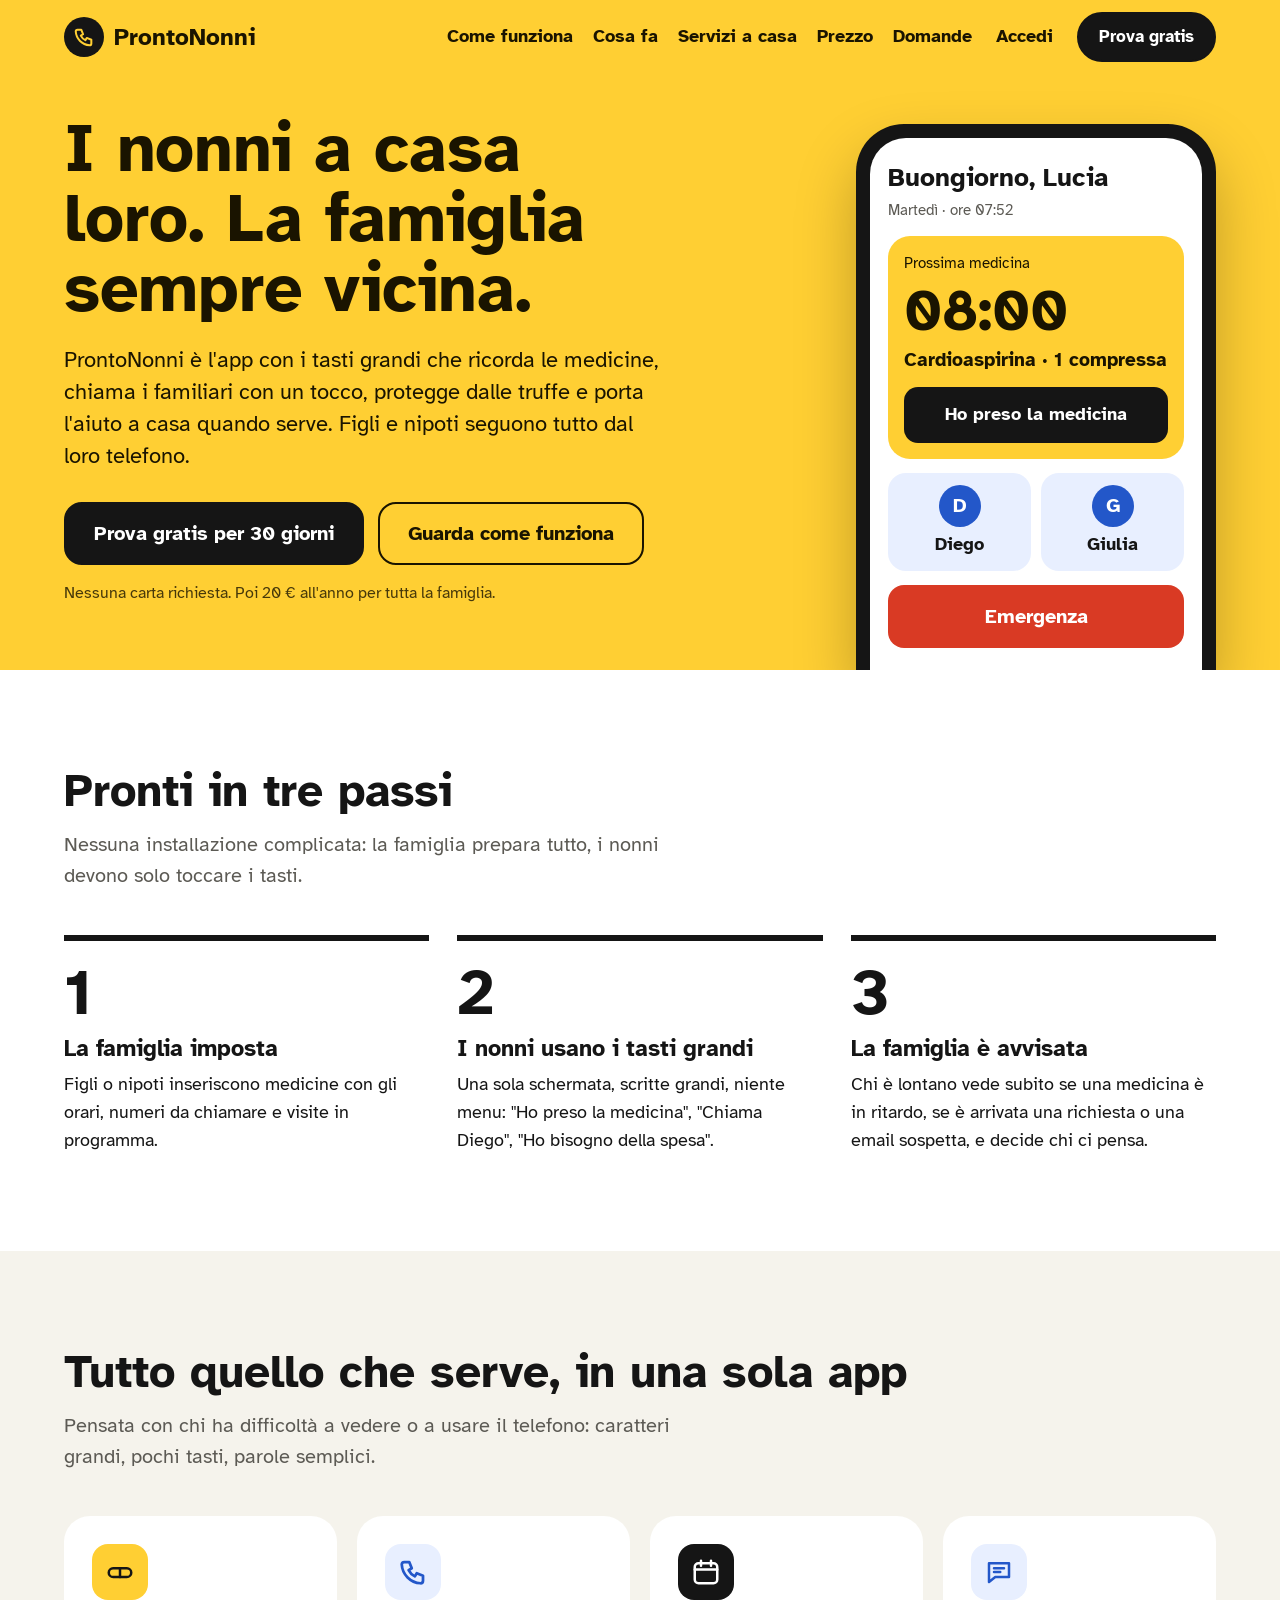
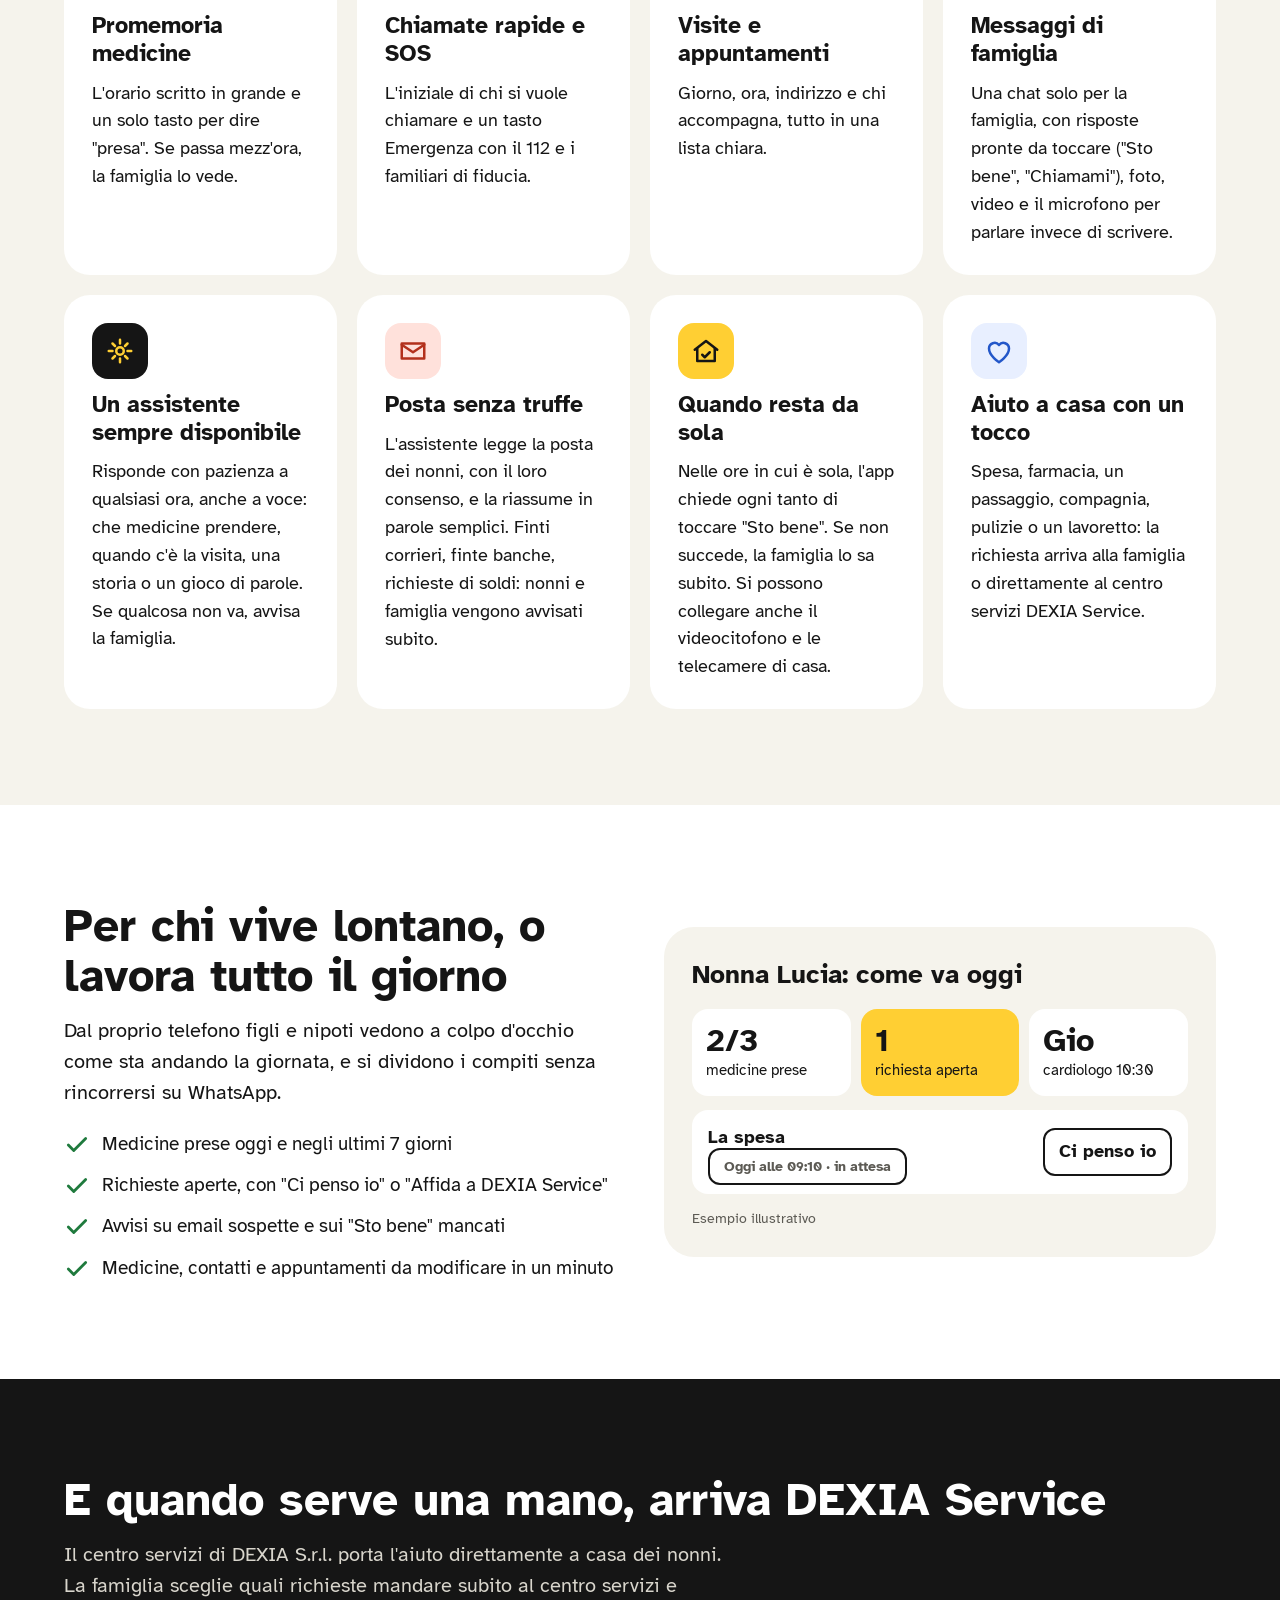
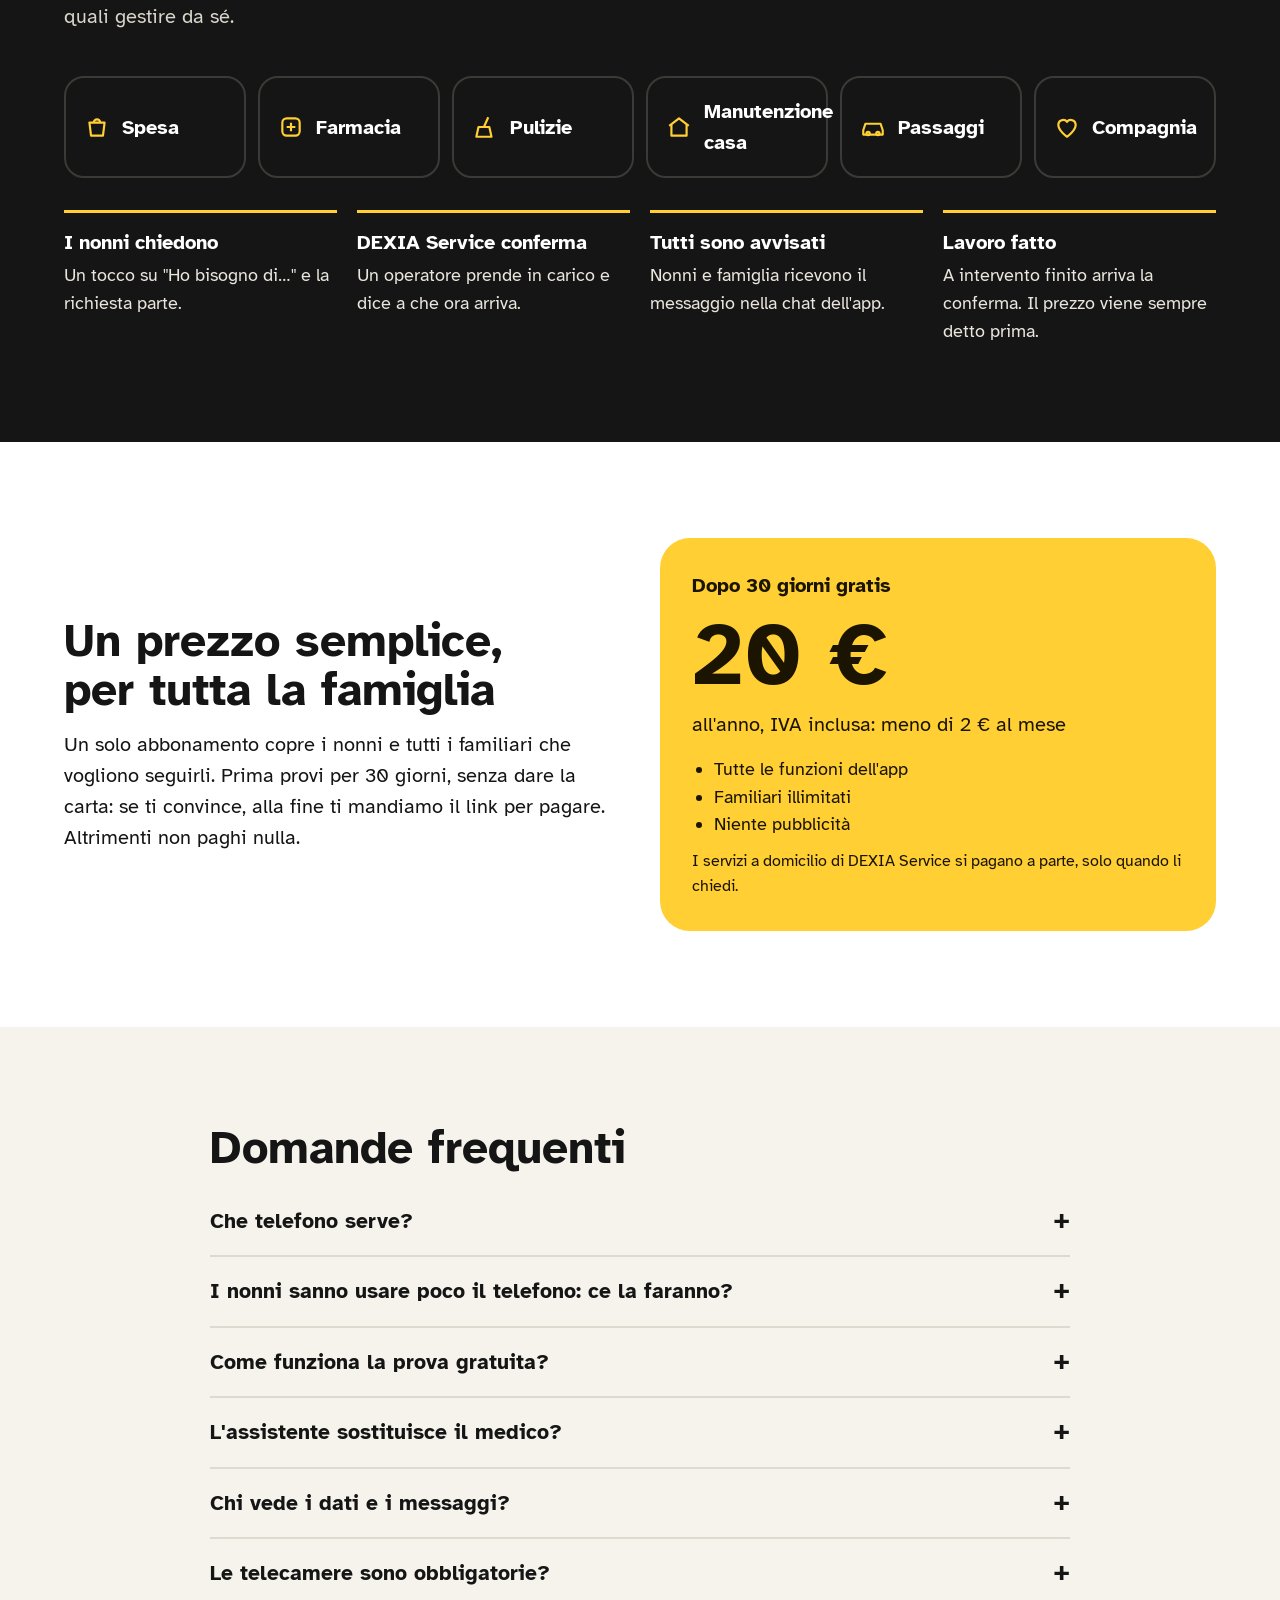
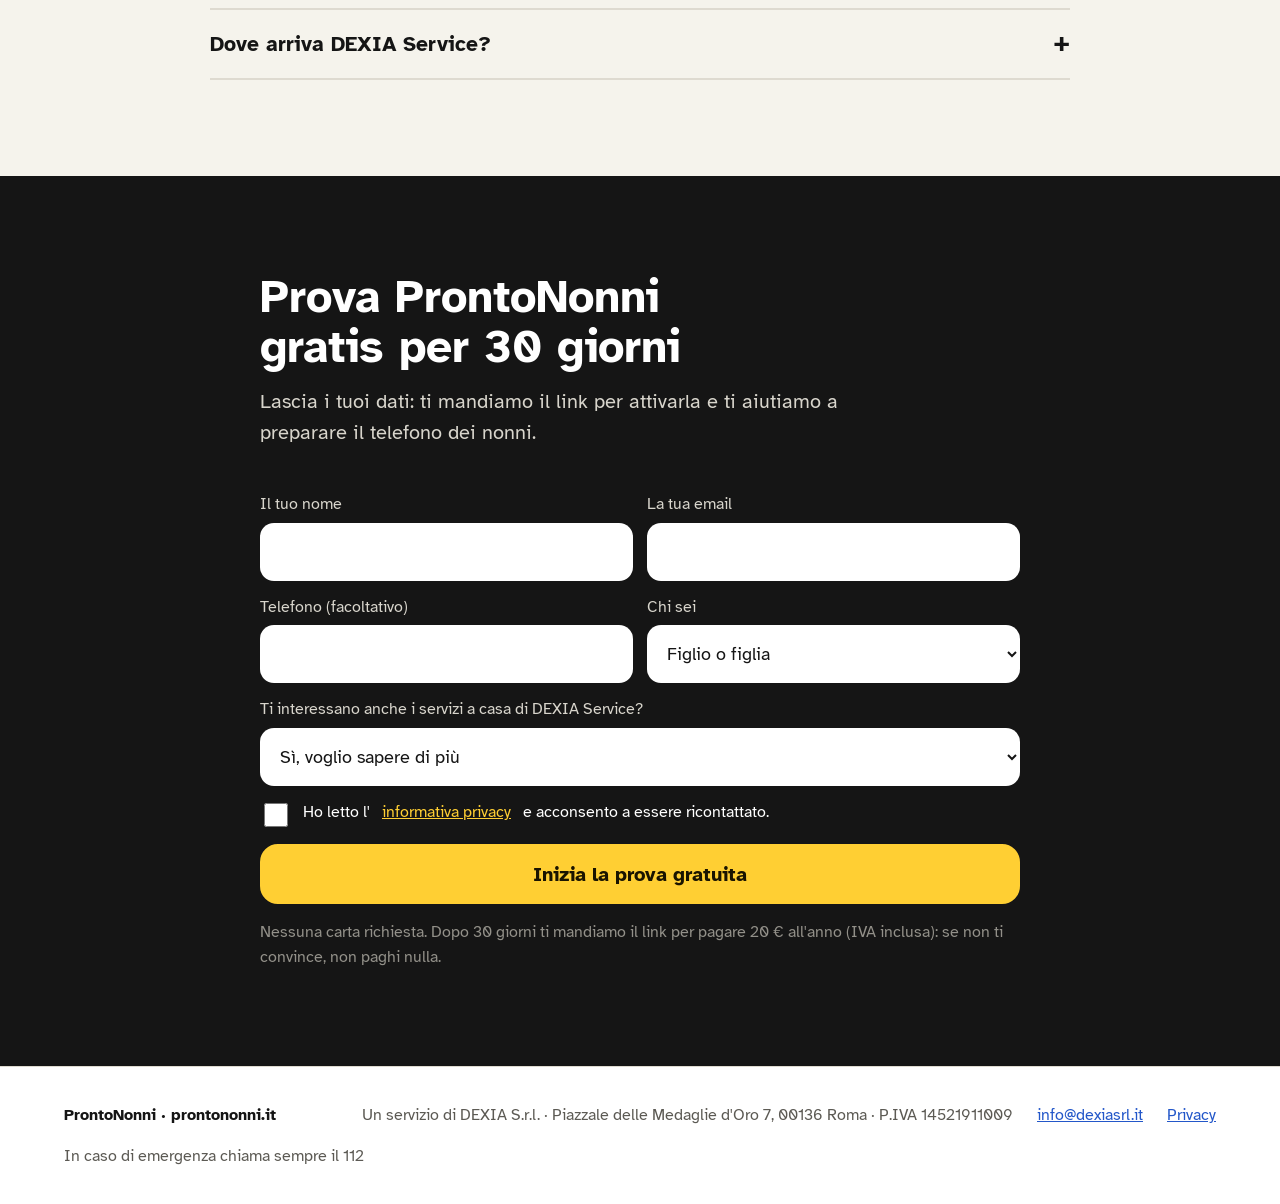
==== public/index.html @ 65179c52 "Sito e app ProntoNonni, schema database Co-Authored-By: Claude Opus 5.5 <noreply@anthropic.com> Clau" ====
<!DOCTYPE html>
<html lang="it">
<head>
<meta charset="utf-8">
<meta name="viewport" content="width=device-width,initial-scale=1">
<title>ProntoNonni – I nonni a casa loro, la famiglia sempre vicina</title>
<meta name="description" content="L'app con i tasti grandi per i nonni: promemoria medicine, chiamate e SOS, messaggi di famiglia, assistente, controllo antitruffa della posta e servizi a domicilio con DEXIA Service. 30 giorni gratis, poi 20 € all'anno.">
<meta property="og:title" content="ProntoNonni">
<meta property="og:description" content="I nonni a casa loro. La famiglia sempre vicina. 30 giorni gratis, poi 20 € all'anno.">
<meta property="og:url" content="https://prontononni.it/">
<meta name="theme-color" content="#ffcf33">
<link rel="icon" href="favicon.svg" type="image/svg+xml">
<link rel="preconnect" href="https://fonts.googleapis.com">
<link rel="preconnect" href="https://fonts.gstatic.com" crossorigin>
<link href="https://fonts.googleapis.com/css2?family=Atkinson+Hyperlegible:wght@400;700&display=swap" rel="stylesheet">
<link rel="stylesheet" href="style.css">
</head>
<body>
<svg width="0" height="0" style="position:absolute" aria-hidden="true">
  <symbol id="i-phone" viewBox="0 0 24 24"><path d="M5 4h4l2 5-2.5 1.5a11 11 0 0 0 5 5L15 13l5 2v4a2 2 0 0 1-2 2A16 16 0 0 1 3 6a2 2 0 0 1 2-2" fill="none" stroke="currentColor" stroke-width="2.2" stroke-linecap="round" stroke-linejoin="round"/></symbol>
  <symbol id="i-check" viewBox="0 0 24 24"><path d="M4 12l5 5L20 6" fill="none" stroke="currentColor" stroke-width="2.6" stroke-linecap="round" stroke-linejoin="round"/></symbol>
</svg>

<header class="top">
  <div class="wrap">
    <a class="logo" href="#top"><i><svg width="22" height="22"><use href="#i-phone"/></svg></i>ProntoNonni</a>
    <nav class="nav" aria-label="Sezioni">
      <a href="#come">Come funziona</a>
      <a href="#funzioni">Cosa fa</a>
      <a href="#servizi">Servizi a casa</a>
      <a href="#prezzo">Prezzo</a>
      <a href="#domande">Domande</a>
    </nav>
    <a href="/app/" style="color:var(--sunink);font-weight:700;text-decoration:none;padding:10px 4px">Accedi</a>
    <a class="btn" href="#iscriviti">Prova gratis</a>
  </div>
</header>

<main id="top">
<section class="hero">
  <div class="wrap">
    <div class="txt">
      <h1>I nonni a casa loro. La famiglia sempre vicina.</h1>
      <p class="lead">ProntoNonni è l'app con i tasti grandi che ricorda le medicine, chiama i familiari con un tocco, protegge dalle truffe e porta l'aiuto a casa quando serve. Figli e nipoti seguono tutto dal loro telefono.</p>
      <div class="ctas">
        <a class="btn" href="#iscriviti">Prova gratis per 30 giorni</a>
        <a class="btn ghost" href="#come">Guarda come funziona</a>
      </div>
      <p class="small">Nessuna carta richiesta. Poi 20 € all'anno per tutta la famiglia.</p>
    </div>
    <div class="phone" role="img" aria-label="Schermata dell'app: prossima medicina alle 8:00 con il pulsante Ho preso la medicina, i tasti per chiamare e il tasto Emergenza">
      <div class="screen">
        <div class="hi">Buongiorno, Lucia</div>
        <div class="dt">Martedì · ore 07:52</div>
        <div class="card">
          <div style="font-size:15px">Prossima medicina</div>
          <div class="t">08:00</div>
          <div class="m">Cardioaspirina · 1 compressa</div>
          <div class="b">Ho preso la medicina</div>
        </div>
        <div class="calls"><div><span>D</span>Diego</div><div><span>G</span>Giulia</div></div>
        <div class="sos">Emergenza</div>
      </div>
    </div>
  </div>
</section>

<section class="band" id="come">
  <div class="wrap">
    <h2>Pronti in tre passi</h2>
    <p class="intro">Nessuna installazione complicata: la famiglia prepara tutto, i nonni devono solo toccare i tasti.</p>
    <div class="steps">
      <div><b>1</b><h3>La famiglia imposta</h3><p>Figli o nipoti inseriscono medicine con gli orari, numeri da chiamare e visite in programma.</p></div>
      <div><b>2</b><h3>I nonni usano i tasti grandi</h3><p>Una sola schermata, scritte grandi, niente menu: "Ho preso la medicina", "Chiama Diego", "Ho bisogno della spesa".</p></div>
      <div><b>3</b><h3>La famiglia è avvisata</h3><p>Chi è lontano vede subito se una medicina è in ritardo, se è arrivata una richiesta o una email sospetta, e decide chi ci pensa.</p></div>
    </div>
  </div>
</section>

<section class="band soft" id="funzioni">
  <div class="wrap">
    <h2>Tutto quello che serve, in una sola app</h2>
    <p class="intro">Pensata con chi ha difficoltà a vedere o a usare il telefono: caratteri grandi, pochi tasti, parole semplici.</p>
    <div class="feats">
      <article class="feat"><span class="ic" style="background:var(--sun)"><svg viewBox="0 0 24 24" fill="none" stroke="#151515" stroke-width="2" stroke-linecap="round"><rect x="3" y="9" width="18" height="7" rx="3.5"/><path d="M12 9v7"/></svg></span><h3>Promemoria medicine</h3><p>L'orario scritto in grande e un solo tasto per dire "presa". Se passa mezz'ora, la famiglia lo vede.</p></article>
      <article class="feat"><span class="ic" style="background:var(--skybg);color:var(--sky)"><svg><use href="#i-phone"/></svg></span><h3>Chiamate rapide e SOS</h3><p>L'iniziale di chi si vuole chiamare e un tasto Emergenza con il 112 e i familiari di fiducia.</p></article>
      <article class="feat"><span class="ic" style="background:var(--ink)"><svg viewBox="0 0 24 24" fill="none" stroke="#fff" stroke-width="2" stroke-linecap="round" stroke-linejoin="round"><rect x="3" y="5" width="18" height="16" rx="3"/><path d="M3 10h18M8 3v4M16 3v4"/></svg></span><h3>Visite e appuntamenti</h3><p>Giorno, ora, indirizzo e chi accompagna, tutto in una lista chiara.</p></article>
      <article class="feat"><span class="ic" style="background:var(--skybg)"><svg viewBox="0 0 24 24" fill="none" stroke="#2357c9" stroke-width="2" stroke-linecap="round" stroke-linejoin="round"><path d="M4 5h16v11H9l-5 4z"/><path d="M8 9h8M8 12h5"/></svg></span><h3>Messaggi di famiglia</h3><p>Una chat solo per la famiglia, con risposte pronte da toccare ("Sto bene", "Chiamami"), foto, video e il microfono per parlare invece di scrivere.</p></article>
      <article class="feat"><span class="ic" style="background:var(--ink)"><svg viewBox="0 0 24 24" fill="none" stroke="#ffcf33" stroke-width="2" stroke-linecap="round"><path d="M12 3v3M12 18v3M3 12h3M18 12h3M6 6l2 2M16 16l2 2M6 18l2-2M16 8l2-2"/><circle cx="12" cy="12" r="3"/></svg></span><h3>Un assistente sempre disponibile</h3><p>Risponde con pazienza a qualsiasi ora, anche a voce: che medicine prendere, quando c'è la visita, una storia o un gioco di parole. Se qualcosa non va, avvisa la famiglia.</p></article>
      <article class="feat"><span class="ic" style="background:#ffe1db"><svg viewBox="0 0 24 24" fill="none" stroke="#b3301c" stroke-width="2" stroke-linecap="round" stroke-linejoin="round"><path d="M3 6h18v12H3z"/><path d="M3 7l9 6 9-6"/></svg></span><h3>Posta senza truffe</h3><p>L'assistente legge la posta dei nonni, con il loro consenso, e la riassume in parole semplici. Finti corrieri, finte banche, richieste di soldi: nonni e famiglia vengono avvisati subito.</p></article>
      <article class="feat"><span class="ic" style="background:var(--sun)"><svg viewBox="0 0 24 24" fill="none" stroke="#151515" stroke-width="2" stroke-linecap="round" stroke-linejoin="round"><path d="M3 11l9-7 9 7"/><path d="M5 10v10h14V10"/><path d="M9 15l2 2 4-4"/></svg></span><h3>Quando resta da sola</h3><p>Nelle ore in cui è sola, l'app chiede ogni tanto di toccare "Sto bene". Se non succede, la famiglia lo sa subito. Si possono collegare anche il videocitofono e le telecamere di casa.</p></article>
      <article class="feat"><span class="ic" style="background:var(--skybg)"><svg viewBox="0 0 24 24" fill="none" stroke="#2357c9" stroke-width="2" stroke-linecap="round" stroke-linejoin="round"><path d="M12 21s-8-5.3-8-11a4.5 4.5 0 0 1 8-2.8A4.5 4.5 0 0 1 20 10c0 5.7-8 11-8 11z"/></svg></span><h3>Aiuto a casa con un tocco</h3><p>Spesa, farmacia, un passaggio, compagnia, pulizie o un lavoretto: la richiesta arriva alla famiglia o direttamente al centro servizi DEXIA Service.</p></article>
    </div>
  </div>
</section>

<section class="band">
  <div class="wrap split">
    <div>
      <h2>Per chi vive lontano, o lavora tutto il giorno</h2>
      <p style="font-size:20px;margin:0 0 22px">Dal proprio telefono figli e nipoti vedono a colpo d'occhio come sta andando la giornata, e si dividono i compiti senza rincorrersi su WhatsApp.</p>
      <ul class="checks">
        <li><svg width="26" height="26" style="color:var(--ok)"><use href="#i-check"/></svg>Medicine prese oggi e negli ultimi 7 giorni</li>
        <li><svg width="26" height="26" style="color:var(--ok)"><use href="#i-check"/></svg>Richieste aperte, con "Ci penso io" o "Affida a DEXIA Service"</li>
        <li><svg width="26" height="26" style="color:var(--ok)"><use href="#i-check"/></svg>Avvisi su email sospette e sui "Sto bene" mancati</li>
        <li><svg width="26" height="26" style="color:var(--ok)"><use href="#i-check"/></svg>Medicine, contatti e appuntamenti da modificare in un minuto</li>
      </ul>
    </div>
    <div class="panel" role="img" aria-label="Esempio della schermata famiglia: 2 medicine su 3 prese, 1 richiesta aperta, visita dal cardiologo giovedì">
      <div class="t">Nonna Lucia: come va oggi</div>
      <div class="stats"><div><b>2/3</b>medicine prese</div><div class="y"><b>1</b>richiesta aperta</div><div><b>Gio</b>cardiologo 10:30</div></div>
      <div class="req"><div><b>La spesa</b><br><span class="note">Oggi alle 09:10 · in attesa</span></div><span>Ci penso io</span></div>
      <div class="note">Esempio illustrativo</div>
    </div>
  </div>
</section>

<section class="band svc" id="servizi">
  <div class="wrap">
    <h2>E quando serve una mano, arriva DEXIA Service</h2>
    <p class="intro">Il centro servizi di DEXIA S.r.l. porta l'aiuto direttamente a casa dei nonni. La famiglia sceglie quali richieste mandare subito al centro servizi e quali gestire da sé.</p>
    <ul class="svclist">
      <li><svg width="26" height="26" viewBox="0 0 24 24" fill="none" stroke="currentColor" stroke-width="2" stroke-linejoin="round"><path d="M5 8h14l-1.5 12h-11z"/><path d="M9 8a3 3 0 0 1 6 0"/></svg>Spesa</li>
      <li><svg width="26" height="26" viewBox="0 0 24 24" fill="none" stroke="currentColor" stroke-width="2"><rect x="4" y="4" width="16" height="16" rx="4"/><path d="M12 8v8M8 12h8"/></svg>Farmacia</li>
      <li><svg width="26" height="26" viewBox="0 0 24 24" fill="none" stroke="currentColor" stroke-width="2" stroke-linejoin="round"><path d="M15 3l-4 9"/><path d="M6 12h10l2 9H4z"/></svg>Pulizie</li>
      <li><svg width="26" height="26" viewBox="0 0 24 24" fill="none" stroke="currentColor" stroke-width="2" stroke-linejoin="round"><path d="M3 11l9-7 9 7"/><path d="M5 10v10h14V10"/></svg>Manutenzione casa</li>
      <li><svg width="26" height="26" viewBox="0 0 24 24" fill="none" stroke="currentColor" stroke-width="2" stroke-linejoin="round"><path d="M3 15l2-6h14l2 6v4H3z"/><circle cx="7.5" cy="18" r="1.5"/><circle cx="16.5" cy="18" r="1.5"/></svg>Passaggi</li>
      <li><svg width="26" height="26" viewBox="0 0 24 24" fill="none" stroke="currentColor" stroke-width="2" stroke-linejoin="round"><path d="M12 21s-8-5.3-8-11a4.5 4.5 0 0 1 8-2.8A4.5 4.5 0 0 1 20 10c0 5.7-8 11-8 11z"/></svg>Compagnia</li>
    </ul>
    <div class="flow">
      <div><b>I nonni chiedono</b>Un tocco su "Ho bisogno di…" e la richiesta parte.</div>
      <div><b>DEXIA Service conferma</b>Un operatore prende in carico e dice a che ora arriva.</div>
      <div><b>Tutti sono avvisati</b>Nonni e famiglia ricevono il messaggio nella chat dell'app.</div>
      <div><b>Lavoro fatto</b>A intervento finito arriva la conferma. Il prezzo viene sempre detto prima.</div>
    </div>
  </div>
</section>

<section class="band" id="prezzo">
  <div class="wrap price">
    <div>
      <h2>Un prezzo semplice, per tutta la famiglia</h2>
      <p style="font-size:20px;margin:0">Un solo abbonamento copre i nonni e tutti i familiari che vogliono seguirli. Prima provi per 30 giorni, senza dare la carta: se ti convince, alla fine ti mandiamo il link per pagare. Altrimenti non paghi nulla.</p>
    </div>
    <div class="tag">
      <span style="font-size:20px;font-weight:700">Dopo 30 giorni gratis</span>
      <span class="big">20 €</span>
      <span style="font-size:20px">all'anno, IVA inclusa: meno di 2 € al mese</span>
      <ul>
        <li>Tutte le funzioni dell'app</li>
        <li>Familiari illimitati</li>
        <li>Niente pubblicità</li>
      </ul>
      <span style="font-size:16px">I servizi a domicilio di DEXIA Service si pagano a parte, solo quando li chiedi.</span>
    </div>
  </div>
</section>

<section class="band soft" id="domande">
  <div class="wrap" style="max-width:860px">
    <h2>Domande frequenti</h2>
    <details><summary>Che telefono serve?</summary><p>Basta uno smartphone o un tablet, Android o iPhone, con una connessione a internet. Ti aiutiamo noi a preparare il telefono dei nonni.</p></details>
    <details><summary>I nonni sanno usare poco il telefono: ce la faranno?</summary><p>L'app è fatta proprio per loro: una sola schermata, scritte grandi e pochi tasti chiari. Tutto il resto lo imposta la famiglia dal proprio telefono.</p></details>
    <details><summary>Come funziona la prova gratuita?</summary><p>Per 30 giorni usi tutto gratis, senza dare la carta. Alla fine ti mandiamo un link per pagare 20 € per l'anno: se non ti convince, non paghi nulla e l'abbonamento non parte.</p></details>
    <details><summary>L'assistente sostituisce il medico?</summary><p>No. Ricorda le medicine e gli appuntamenti che ha inserito la famiglia e fa compagnia, ma non fa diagnosi e non cambia le dosi. Per la salute il riferimento resta il medico; in emergenza l'app invita a chiamare il 112 e avvisa la famiglia.</p></details>
    <details><summary>Chi vede i dati e i messaggi?</summary><p>Solo i nonni e i familiari che loro hanno invitato. La posta viene letta solo con il consenso dei nonni, e le telecamere si collegano solo se lo decidono loro. Niente pubblicità, i dati non vengono venduti.</p></details>
    <details><summary>Le telecamere sono obbligatorie?</summary><p>No. Il controllo "Sto bene" funziona senza telecamere. Se in casa c'è già un videocitofono o una telecamera, la si può collegare all'app.</p></details>
    <details><summary>Dove arriva DEXIA Service?</summary><p>Il centro servizi lavora a Roma e dintorni. Scrivici per sapere se copre la zona dei tuoi nonni.</p></details>
  </div>
</section>

<section class="band join" id="iscriviti">
  <div class="wrap">
    <h2>Prova ProntoNonni gratis per 30 giorni</h2>
    <p class="intro">Lascia i tuoi dati: ti mandiamo il link per attivarla e ti aiutiamo a preparare il telefono dei nonni.</p>
    <form class="f" name="iscrizione" method="POST" action="/grazie.html" data-netlify="true" netlify-honeypot="bot-field">
      <input type="hidden" name="form-name" value="iscrizione">
      <p class="hp"><label>Non compilare questo campo <input name="bot-field"></label></p>
      <label>Il tuo nome<input name="nome" required autocomplete="name"></label>
      <label>La tua email<input name="email" type="email" required autocomplete="email"></label>
      <label>Telefono (facoltativo)<input name="telefono" type="tel" autocomplete="tel"></label>
      <label>Chi sei<select name="chi"><option>Figlio o figlia</option><option>Nipote</option><option>Sono io il nonno o la nonna</option><option>Altro</option></select></label>
      <label class="w">Ti interessano anche i servizi a casa di DEXIA Service?<select name="servizi"><option>Sì, voglio sapere di più</option><option>No, per ora solo l'app</option></select></label>
      <label class="chk w"><input type="checkbox" name="privacy" required> Ho letto l'<a href="privacy.html" style="color:#ffcf33">informativa privacy</a> e acconsento a essere ricontattato.</label>
      <button class="btn sun w" type="submit">Inizia la prova gratuita</button>
    </form>
    <p class="small" style="color:#b2afa6">Nessuna carta richiesta. Dopo 30 giorni ti mandiamo il link per pagare 20 € all'anno (IVA inclusa): se non ti convince, non paghi nulla.</p>
  </div>
</section>
</main>

<footer class="foot">
  <div class="wrap">
    <strong>ProntoNonni · prontononni.it</strong>
    <span>Un servizio di DEXIA S.r.l. · Piazzale delle Medaglie d'Oro 7, 00136 Roma · P.IVA 14521911009</span>
    <a href="mailto:info@dexiasrl.it">info@dexiasrl.it</a>
    <a href="privacy.html">Privacy</a>
    <span>In caso di emergenza chiama sempre il 112</span>
  </div>
</footer>
</body>
</html>
---- public/style.css ----
/* VOICE: caldo, chiaro, rassicurante; IDEA: la lavagnetta del frigo di casa
   PICTURE: il telefono dei nonni con la prossima medicina; COLOUR: giallo sole, inchiostro, cielo per chiamare, corallo solo per SOS
   TYPE: Atkinson Hyperlegible; LAYOUT: bande piene, colonna leggibile, griglie che si impilano sul telefono */
:root{--sun:#ffcf33;--sunink:#1a1400;--ink:#151515;--soft:#f5f3ec;--line:#dedad0;--mute:#5c5a54;--sky:#2357c9;--skybg:#e8efff;--sos:#d93a24;--ok:#1f7a3d}
*{box-sizing:border-box;min-width:0}
html{scroll-behavior:smooth;scroll-padding-top:80px}
body{margin:0;background:#fff;color:var(--ink);font:18px/1.55 "Atkinson Hyperlegible",system-ui,sans-serif;overflow-x:clip}
a{color:var(--sky)}a:hover{color:#163f99}
:focus-visible{outline:3px solid var(--sky);outline-offset:3px}
.wrap{max-width:1180px;margin:0 auto}
.band{padding:clamp(56px,8vw,96px) max(5vw,18px)}
h1{font-size:clamp(40px,6vw,68px);line-height:1.03;margin:0 0 20px;text-wrap:balance}
h2{font-size:clamp(32px,4vw,46px);line-height:1.08;margin:0 0 14px;text-wrap:balance}
h3{font-size:23px;line-height:1.2;margin:0}
.lead{font-size:clamp(19px,2vw,22px);line-height:1.45;max-width:600px;margin:0 0 30px}
.intro{font-size:20px;color:var(--mute);max-width:660px;margin:0 0 44px}
.btn{display:inline-flex;align-items:center;justify-content:center;min-height:60px;padding:14px 28px;border-radius:18px;font-weight:700;font-size:20px;text-decoration:none;border:2px solid var(--ink);background:var(--ink);color:#fff;cursor:pointer;font-family:inherit}
.btn:hover{color:#fff;background:#333}
.btn.ghost{background:transparent;color:var(--sunink);border-color:var(--sunink)}
.btn.ghost:hover{background:rgba(0,0,0,.06);color:var(--sunink)}
.btn.sun{background:var(--sun);border-color:var(--sun);color:var(--sunink)}

/* testata */
.top{position:sticky;top:0;z-index:10;background:var(--sun);color:var(--sunink);padding:12px max(5vw,18px)}
.top .wrap{display:flex;align-items:center;gap:20px;flex-wrap:wrap}
.logo{display:flex;align-items:center;gap:10px;color:var(--sunink);text-decoration:none;font-size:24px;font-weight:700;margin-right:auto}
.logo i{width:40px;height:40px;border-radius:50%;background:var(--ink);color:var(--sun);display:grid;place-items:center}
.nav{display:flex;gap:20px;flex-wrap:wrap;font-weight:700}
.nav a{color:var(--sunink);text-decoration:none;padding:10px 0}
.top .btn{min-height:48px;padding:10px 20px;font-size:17px;border-radius:999px}
@media(max-width:760px){.nav{display:none}}

/* hero */
.hero{background:var(--sun);color:var(--sunink);padding:40px max(5vw,18px) 0;overflow:hidden}
.hero .wrap{display:flex;flex-wrap:wrap;gap:48px;align-items:flex-end}
.hero .txt{flex:1 1 460px;padding-bottom:64px}
.ctas{display:flex;gap:14px;flex-wrap:wrap}
.small{font-size:16px;color:inherit;opacity:.8;margin:16px 0 0}
.phone{flex:0 1 360px;margin:0 auto;width:340px;max-width:100%;background:var(--ink);border-radius:48px 48px 0 0;padding:14px 14px 0;box-shadow:0 30px 60px rgba(0,0,0,.25)}
.screen{background:#fff;border-radius:36px 36px 0 0;padding:26px 18px 22px;display:flex;flex-direction:column;gap:14px;color:var(--ink)}
.screen .hi{font-size:26px;font-weight:700;line-height:1.1}
.screen .dt{font-size:15px;color:var(--mute);margin-top:-8px}
.card{background:var(--sun);border-radius:22px;padding:16px;display:flex;flex-direction:column;gap:6px;color:var(--sunink)}
.card .t{font-size:58px;font-weight:700;line-height:1}
.card .m{font-size:19px;font-weight:700}
.card .b{background:var(--ink);color:#fff;border-radius:14px;padding:14px;text-align:center;font-weight:700;margin-top:6px}
.calls{display:grid;grid-template-columns:1fr 1fr;gap:10px}
.calls div{background:var(--skybg);border-radius:18px;padding:12px;text-align:center;font-weight:700}
.calls span{width:42px;height:42px;border-radius:50%;background:var(--sky);color:#fff;display:grid;place-items:center;margin:0 auto 4px;font-size:20px}
.sos{background:var(--sos);color:#fff;border-radius:16px;padding:16px;text-align:center;font-weight:700;font-size:20px}

/* passi */
.steps{display:grid;grid-template-columns:repeat(auto-fit,minmax(260px,1fr));gap:28px}
.steps div{border-top:6px solid var(--ink);padding-top:20px}
.steps b{display:block;font-size:64px;line-height:1}
.steps h3{margin:10px 0 8px}
.steps p{margin:0}

/* funzioni */
.soft{background:var(--soft)}
.feats{display:grid;grid-template-columns:repeat(auto-fit,minmax(260px,1fr));gap:20px}
.feat{background:#fff;border-radius:26px;padding:28px;display:flex;flex-direction:column;gap:12px}
.feat p{margin:0}
.ic{width:56px;height:56px;border-radius:16px;display:grid;place-items:center}
.ic svg{width:30px;height:30px}

/* famiglie */
.split{display:flex;flex-wrap:wrap;gap:48px;align-items:center}
.split>div{flex:1 1 420px}
.checks{list-style:none;margin:0;padding:0;display:grid;gap:12px;font-size:19px}
.checks li{display:flex;gap:12px;align-items:flex-start}
.checks svg{flex:none;margin-top:2px}
.panel{background:var(--soft);border-radius:30px;padding:28px;display:flex;flex-direction:column;gap:14px}
.panel .t{font-size:26px;font-weight:700}
.stats{display:grid;grid-template-columns:repeat(3,minmax(0,1fr));gap:10px}
.stats div{background:#fff;border-radius:16px;padding:14px;font-size:15px}
.stats b{display:block;font-size:32px;line-height:1.1}
.stats .y{background:var(--sun)}
.req{background:#fff;border-radius:16px;padding:14px 16px;display:flex;gap:12px;align-items:center;flex-wrap:wrap}
.req div{flex:1 1 160px}
.req span{border:2px solid var(--ink);border-radius:12px;padding:8px 14px;font-weight:700}
.note{font-size:14px;color:var(--mute)}

/* DEXIA Service */
.svc{background:var(--ink);color:#fff}
.svc .intro{color:#d8d5cc}
.svclist{display:grid;grid-template-columns:repeat(auto-fit,minmax(170px,1fr));gap:12px;margin:0 0 32px;padding:0;list-style:none}
.svclist li{border:2px solid #3a3a37;border-radius:20px;padding:18px;font-size:20px;font-weight:700;display:flex;gap:12px;align-items:center}
.svclist svg{flex:none;color:var(--sun)}
.flow{display:grid;grid-template-columns:repeat(auto-fit,minmax(220px,1fr));gap:20px;counter-reset:f}
.flow div{border-top:3px solid var(--sun);padding-top:14px;color:#e9e6dd}
.flow b{color:#fff;display:block;font-size:20px;margin-bottom:4px}

/* prezzo */
.price{display:flex;flex-wrap:wrap;gap:40px;align-items:center}
.price>div{flex:1 1 380px}
.tag{background:var(--sun);color:var(--sunink);border-radius:30px;padding:32px;display:flex;flex-direction:column;gap:10px}
.tag .big{font-size:clamp(56px,9vw,88px);font-weight:700;line-height:1}
.tag ul{margin:6px 0 0;padding-left:22px}

/* faq */
details{border-bottom:2px solid var(--line);padding:18px 0}
summary{font-size:21px;font-weight:700;cursor:pointer;list-style:none;display:flex;justify-content:space-between;gap:16px}
summary::after{content:"+";font-size:28px;line-height:1}
details[open] summary::after{content:"–"}
details p{margin:10px 0 0;max-width:760px}

/* iscrizione */
.join{background:var(--ink);color:#fff}
.join .wrap{max-width:760px}
.join .intro{color:#d8d5cc}
form.f{display:grid;grid-template-columns:repeat(2,minmax(0,1fr));gap:14px}
form.f label{display:grid;gap:6px;font-size:16px;color:#d8d5cc}
form.f .w{grid-column:1/-1}
form.f input,form.f select{font:inherit;font-size:18px;min-height:58px;padding:0 16px;border-radius:14px;border:0;background:#fff;color:var(--ink);width:100%}
form.f .chk{display:flex;gap:12px;align-items:flex-start;color:#fff}
form.f .chk input{width:24px;min-height:24px;margin-top:3px;flex:none}
.hp{position:absolute;left:-9999px}
@media(max-width:600px){form.f{grid-template-columns:1fr}.stats b{font-size:26px}}

/* piede */
.foot{padding:36px max(5vw,18px);border-top:1px solid var(--line);font-size:16px;color:var(--mute)}
.foot .wrap{display:flex;gap:16px 24px;flex-wrap:wrap;align-items:center}
.foot strong{color:var(--ink);margin-right:auto}

/* pagine di testo */
.doc{max-width:760px;margin:0 auto;padding:56px max(5vw,18px)}
.doc h1{font-size:clamp(34px,5vw,48px)}
.doc h2{font-size:26px;margin:36px 0 10px}
.doc .draft{background:var(--soft);border-radius:16px;padding:14px 18px;font-size:16px}
@media(prefers-reduced-motion:reduce){html{scroll-behavior:auto}}
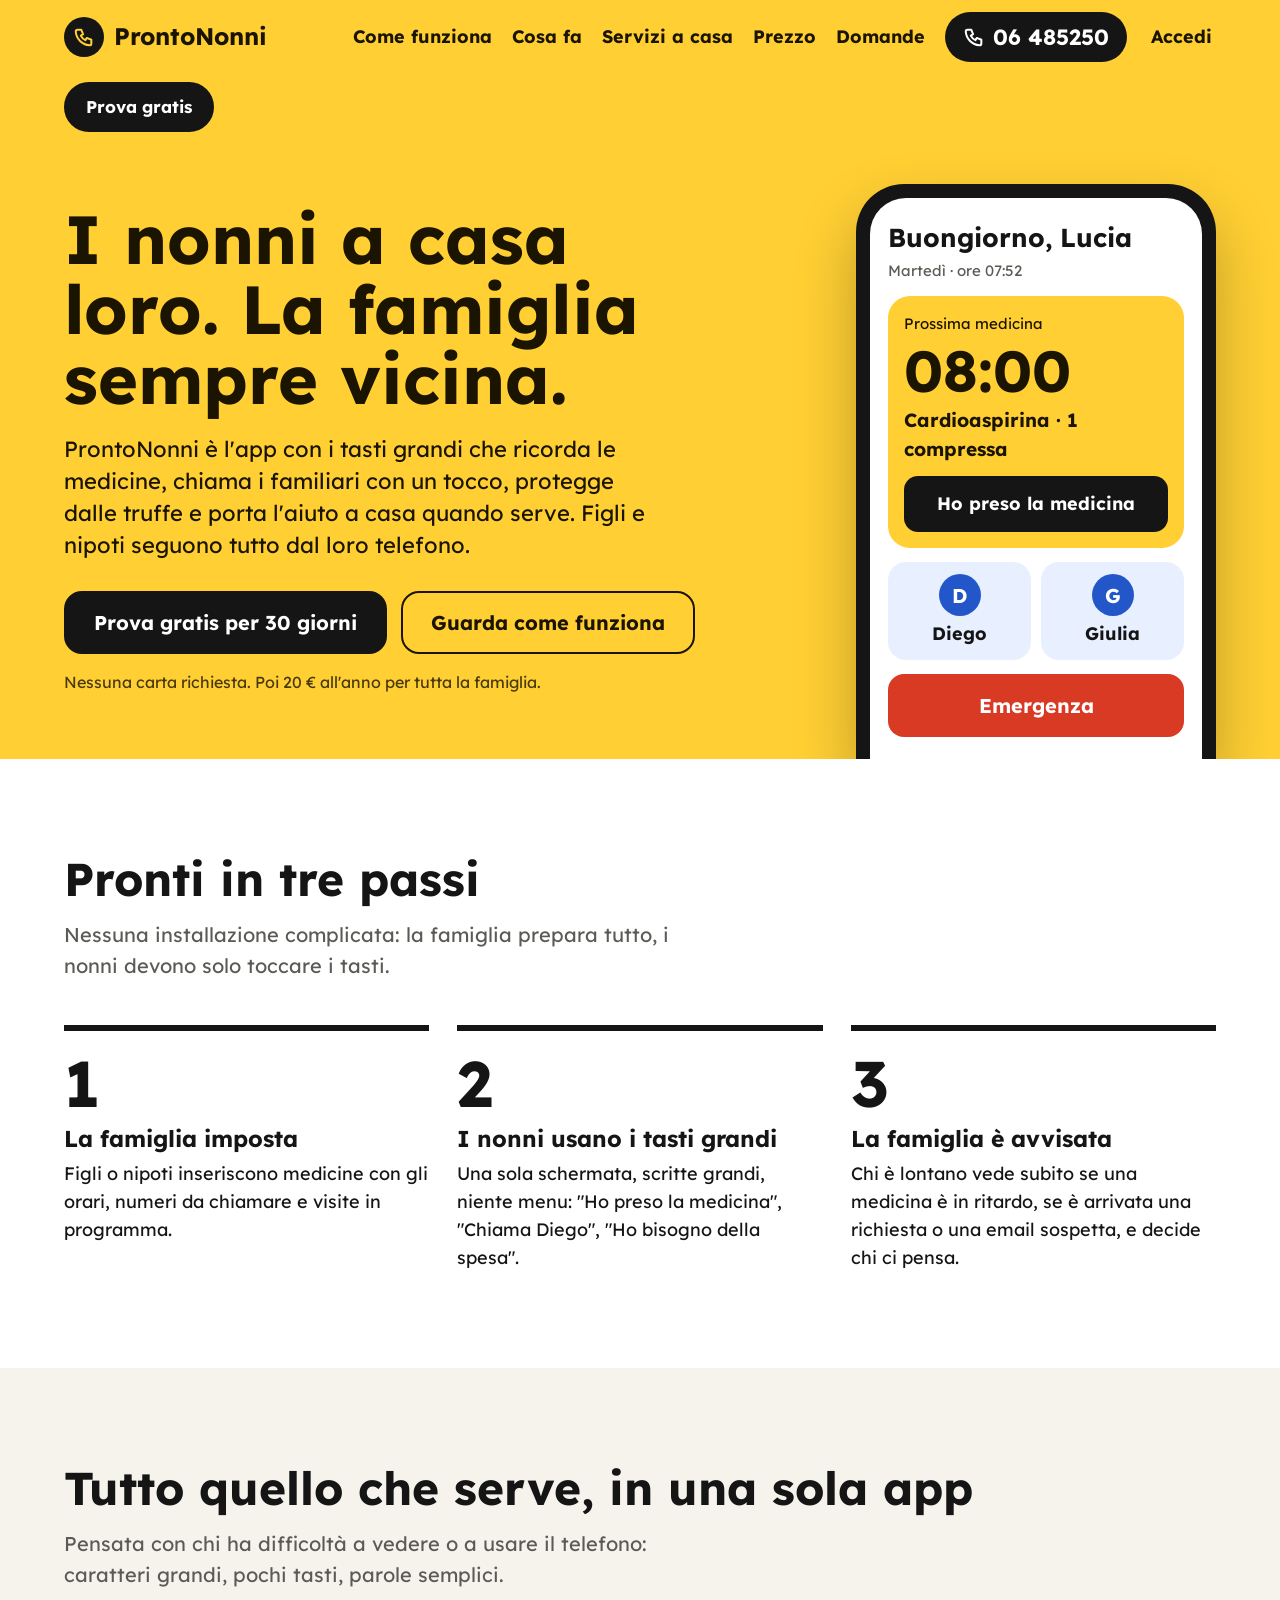
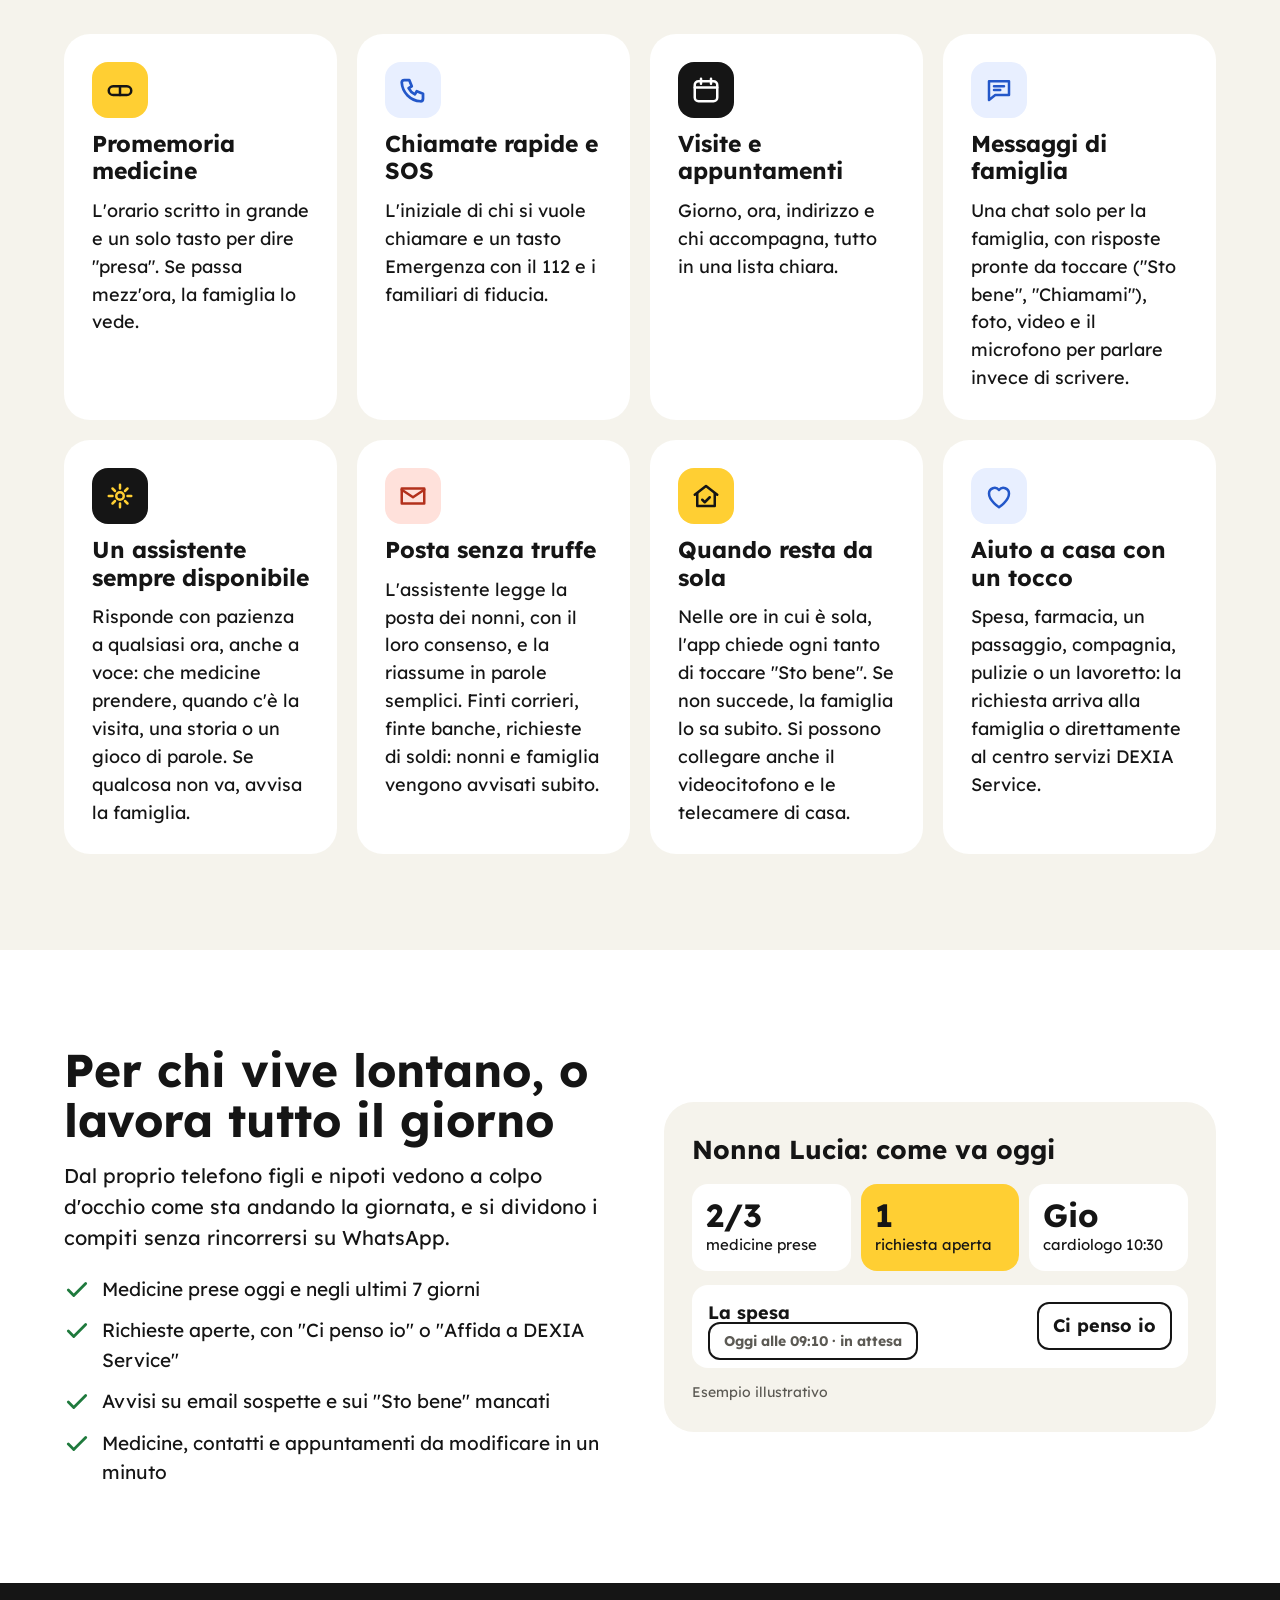
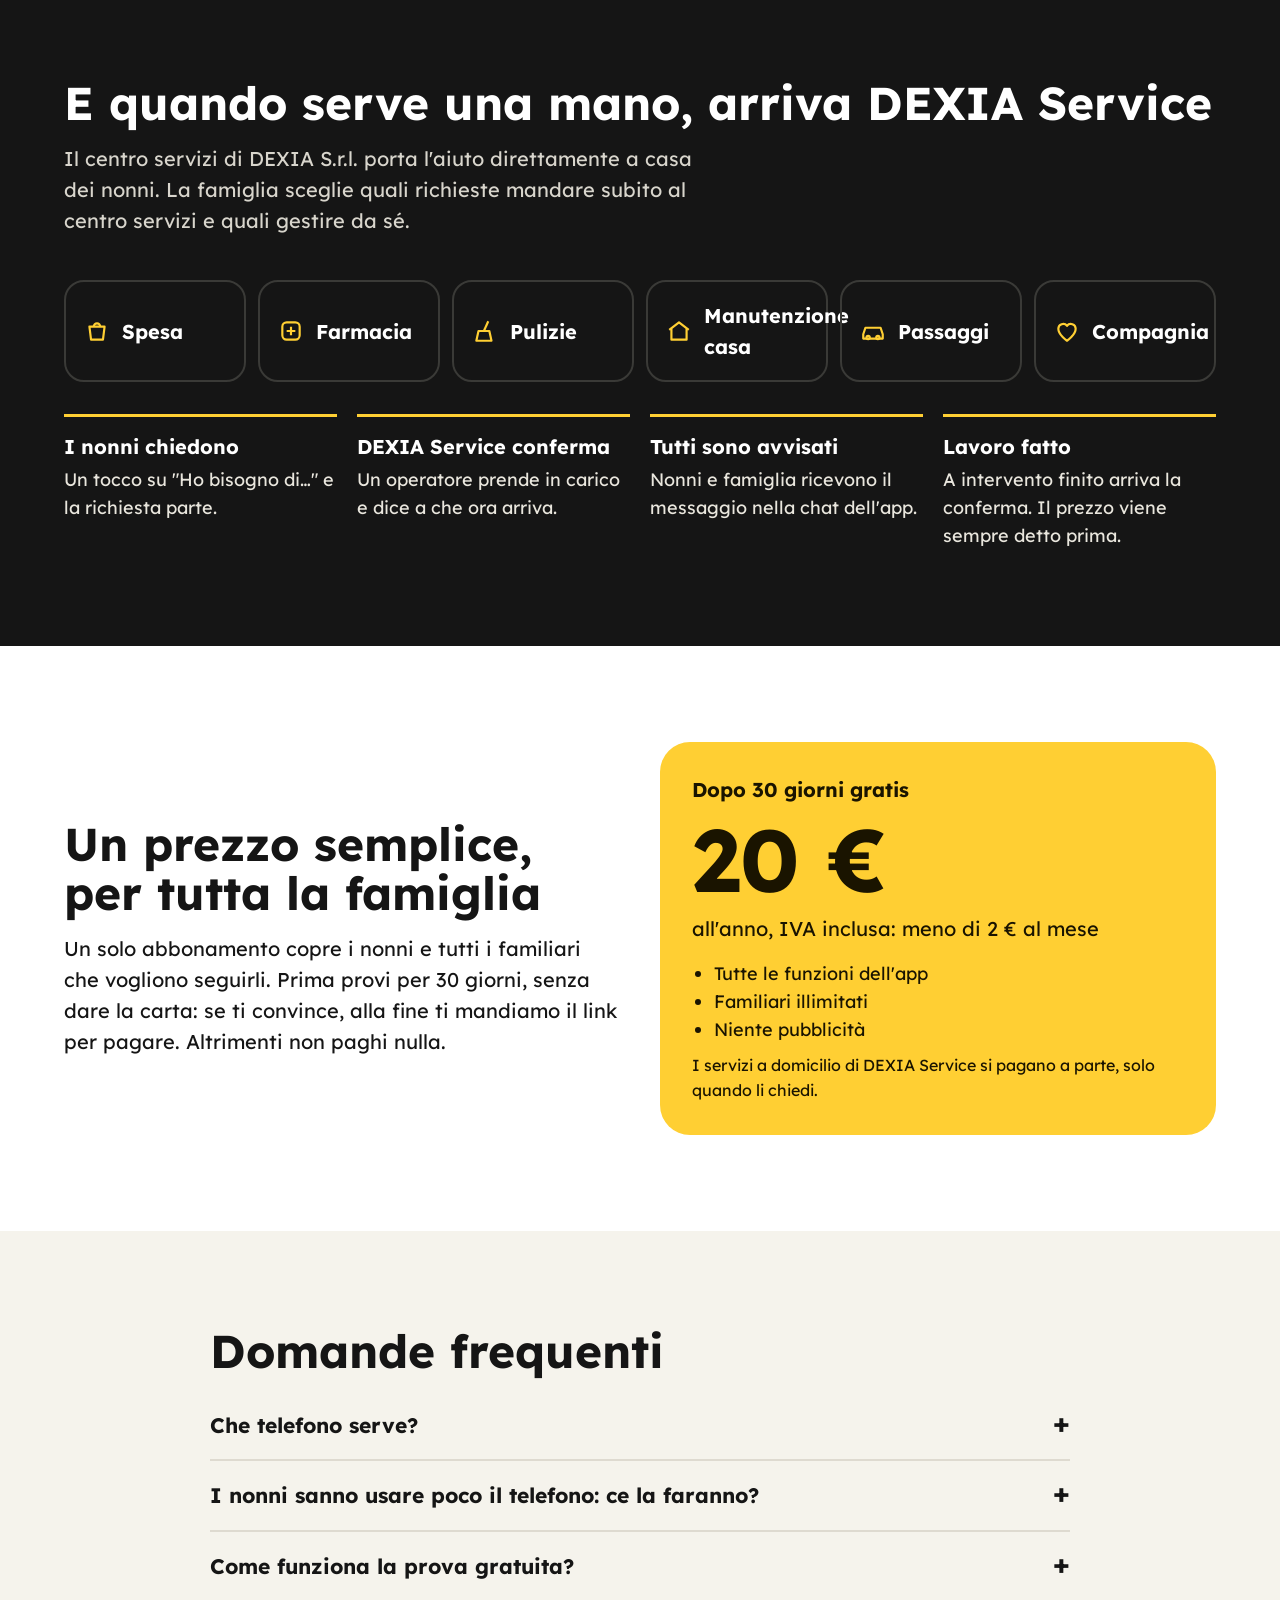
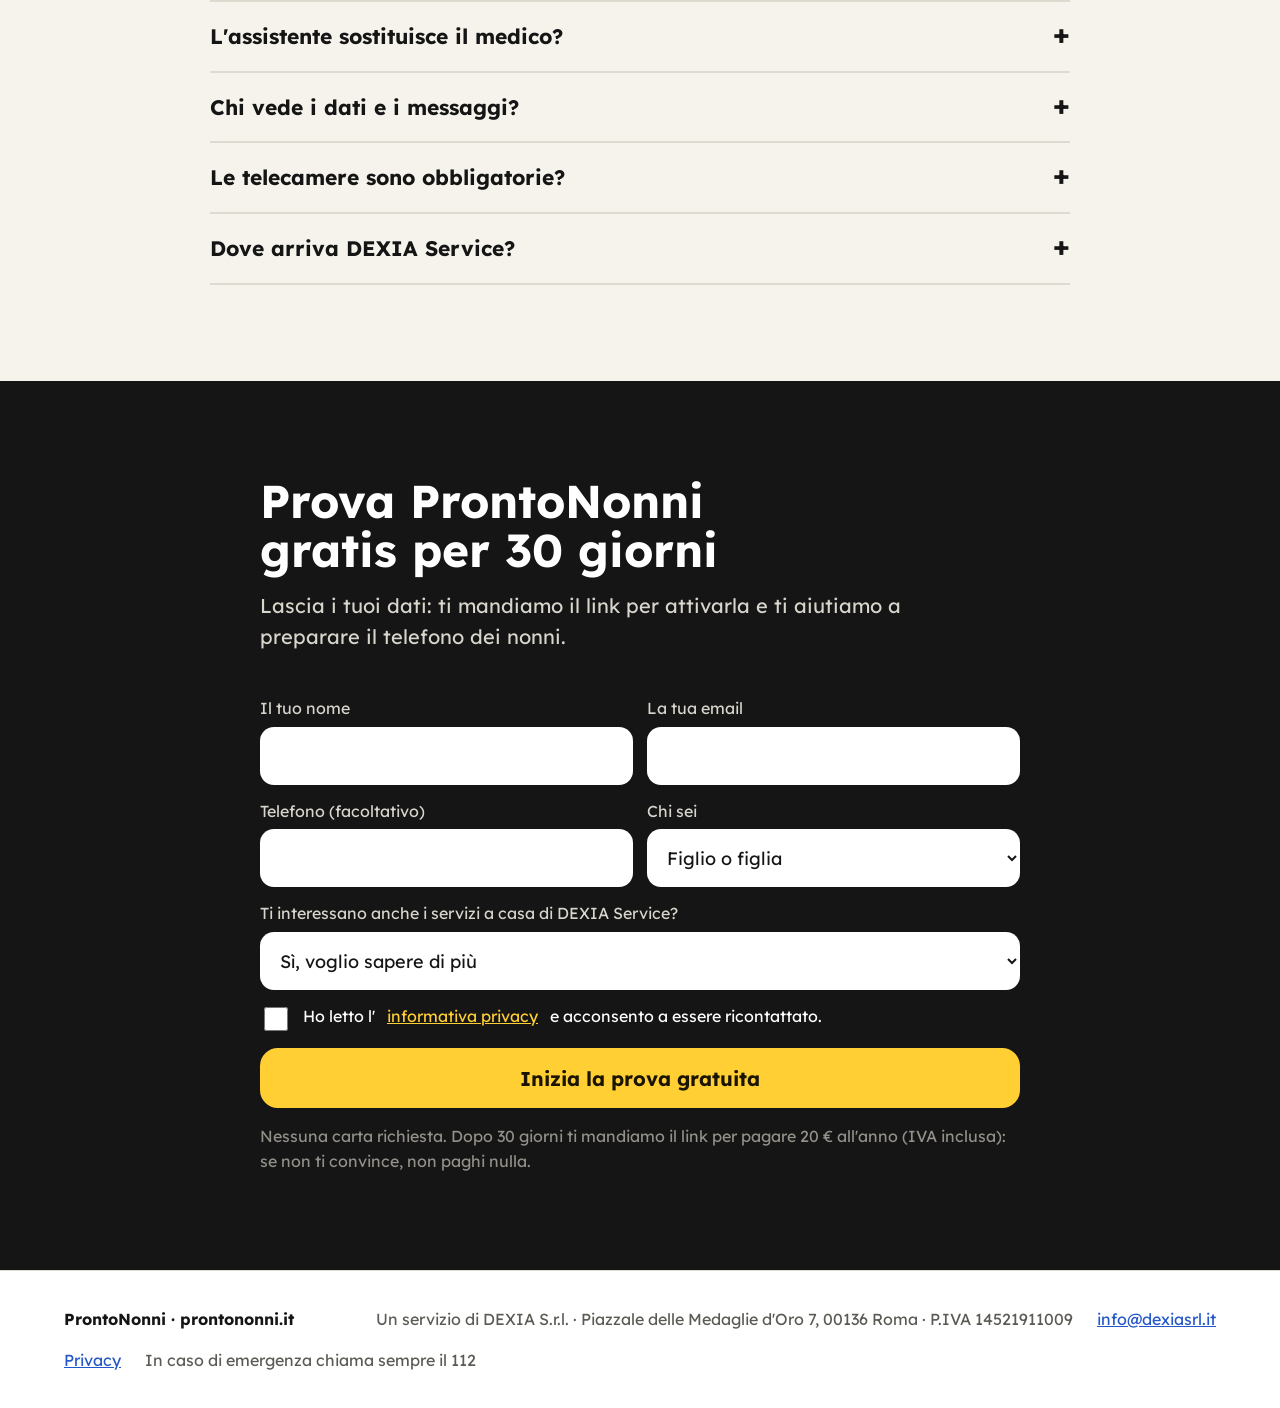
==== commit a60d616c: "Telefono DEXIA 06 485250 in testata, cifre con zero normale Co-Authored-By: Claude Opus 5.5 <noreply" ====
--- a/public/index.html
+++ b/public/index.html
@@ -12,6 +12,7 @@
 <link rel="icon" href="favicon.svg" type="image/svg+xml">
 <link rel="preconnect" href="https://fonts.googleapis.com">
 <link rel="preconnect" href="https://fonts.gstatic.com" crossorigin>
+<link href="https://fonts.googleapis.com/css2?family=Lexend:wght@400;700&text=0123456789&display=swap" rel="stylesheet">
 <link href="https://fonts.googleapis.com/css2?family=Atkinson+Hyperlegible:wght@400;700&display=swap" rel="stylesheet">
 <link rel="stylesheet" href="style.css">
 </head>
@@ -31,6 +32,7 @@
       <a href="#prezzo">Prezzo</a>
       <a href="#domande">Domande</a>
     </nav>
+    <a class="tel" href="tel:+3906485250" aria-label="Chiama DEXIA allo 06 485250"><svg><use href="#i-phone"/></svg>06 485250</a>
     <a href="/app/" style="color:var(--sunink);font-weight:700;text-decoration:none;padding:10px 4px">Accedi</a>
     <a class="btn" href="#iscriviti">Prova gratis</a>
   </div>
--- a/public/style.css
+++ b/public/style.css
@@ -4,7 +4,7 @@
 :root{--sun:#ffcf33;--sunink:#1a1400;--ink:#151515;--soft:#f5f3ec;--line:#dedad0;--mute:#5c5a54;--sky:#2357c9;--skybg:#e8efff;--sos:#d93a24;--ok:#1f7a3d}
 *{box-sizing:border-box;min-width:0}
 html{scroll-behavior:smooth;scroll-padding-top:80px}
-body{margin:0;background:#fff;color:var(--ink);font:18px/1.55 "Atkinson Hyperlegible",system-ui,sans-serif;overflow-x:clip}
+body{margin:0;background:#fff;color:var(--ink);font:18px/1.55 "Lexend","Atkinson Hyperlegible",system-ui,sans-serif;overflow-x:clip}
 a{color:var(--sky)}a:hover{color:#163f99}
 :focus-visible{outline:3px solid var(--sky);outline-offset:3px}
 .wrap{max-width:1180px;margin:0 auto}
@@ -28,7 +28,10 @@
 .nav{display:flex;gap:20px;flex-wrap:wrap;font-weight:700}
 .nav a{color:var(--sunink);text-decoration:none;padding:10px 0}
 .top .btn{min-height:48px;padding:10px 20px;font-size:17px;border-radius:999px}
-@media(max-width:760px){.nav{display:none}}
+.tel{display:inline-flex;align-items:center;gap:8px;background:var(--ink);color:#fff;text-decoration:none;font-weight:700;font-size:22px;padding:8px 18px;border-radius:999px;white-space:nowrap}
+.tel:hover{background:#333;color:#fff}
+.tel svg{width:22px;height:22px}
+@media(max-width:760px){.nav{display:none}.top .wrap{gap:10px}.tel{font-size:20px;padding:8px 14px}}
 
 /* hero */
 .hero{background:var(--sun);color:var(--sunink);padding:40px max(5vw,18px) 0;overflow:hidden}
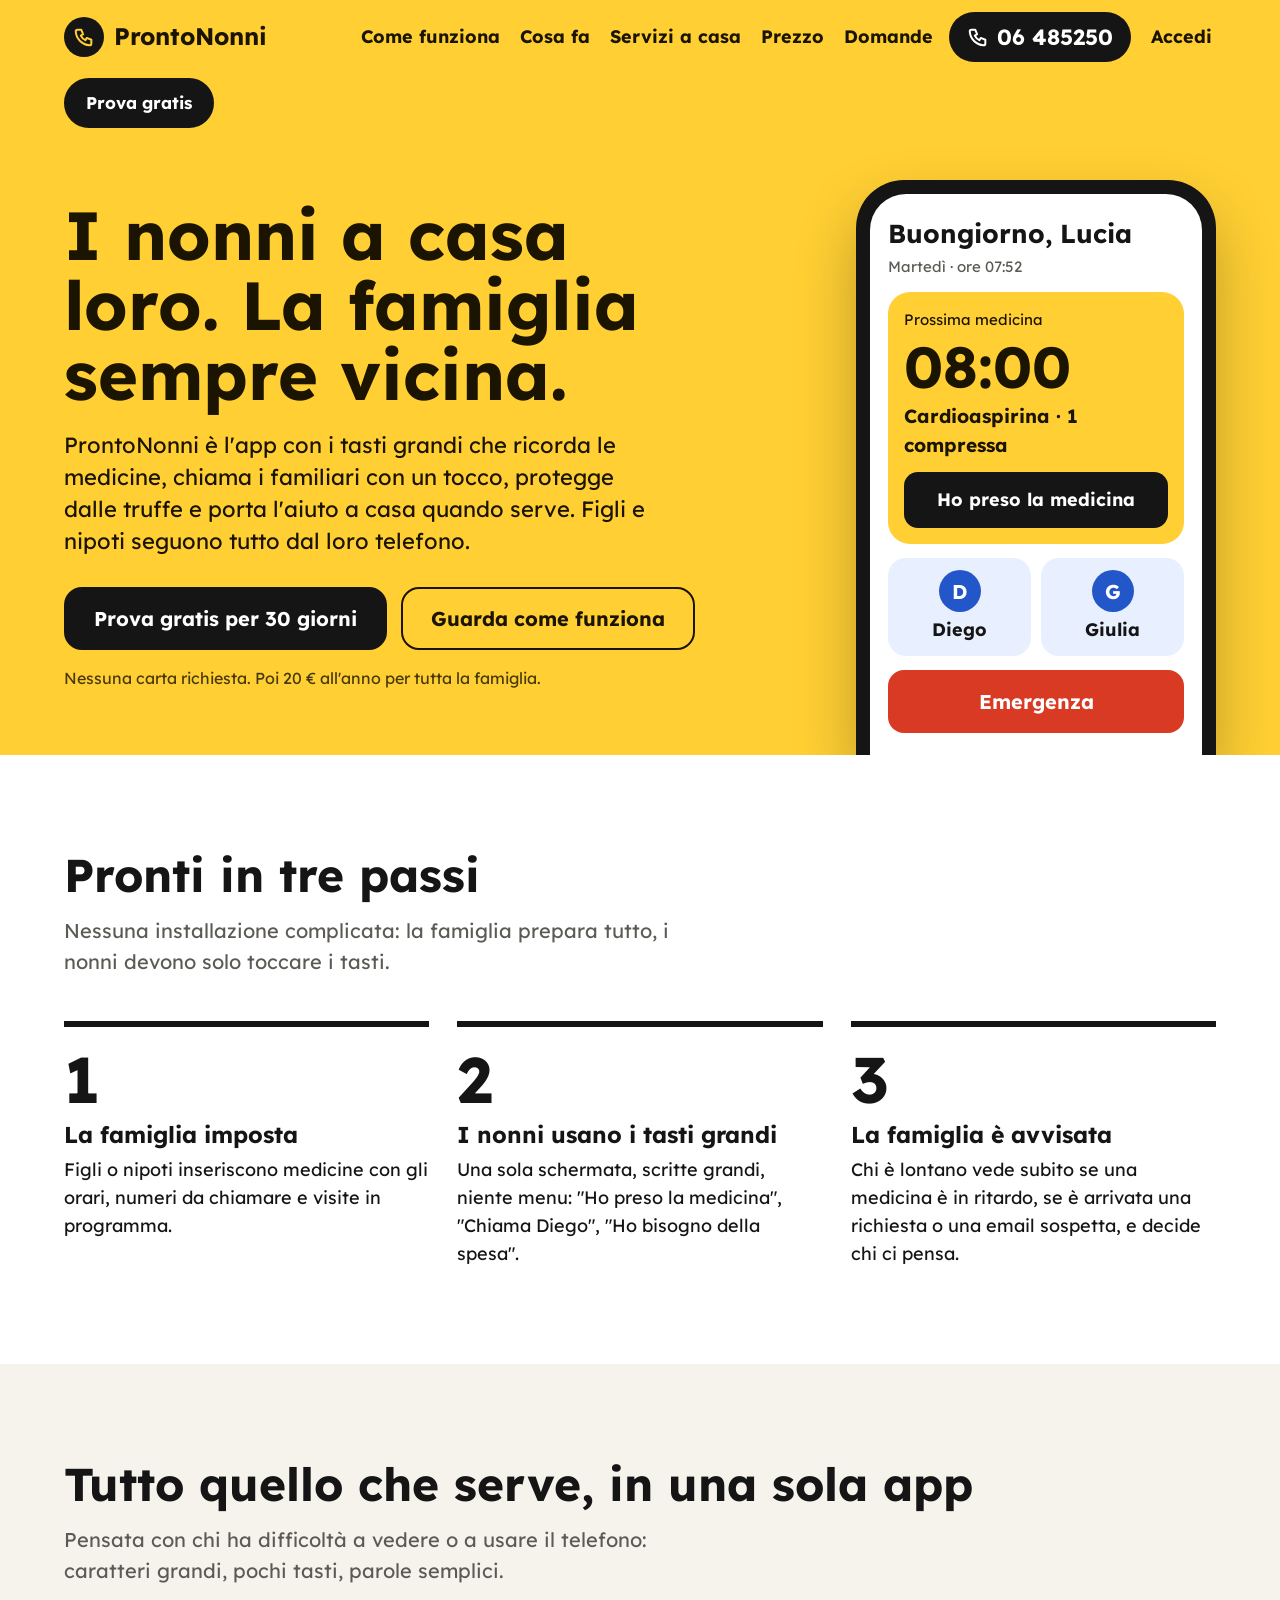
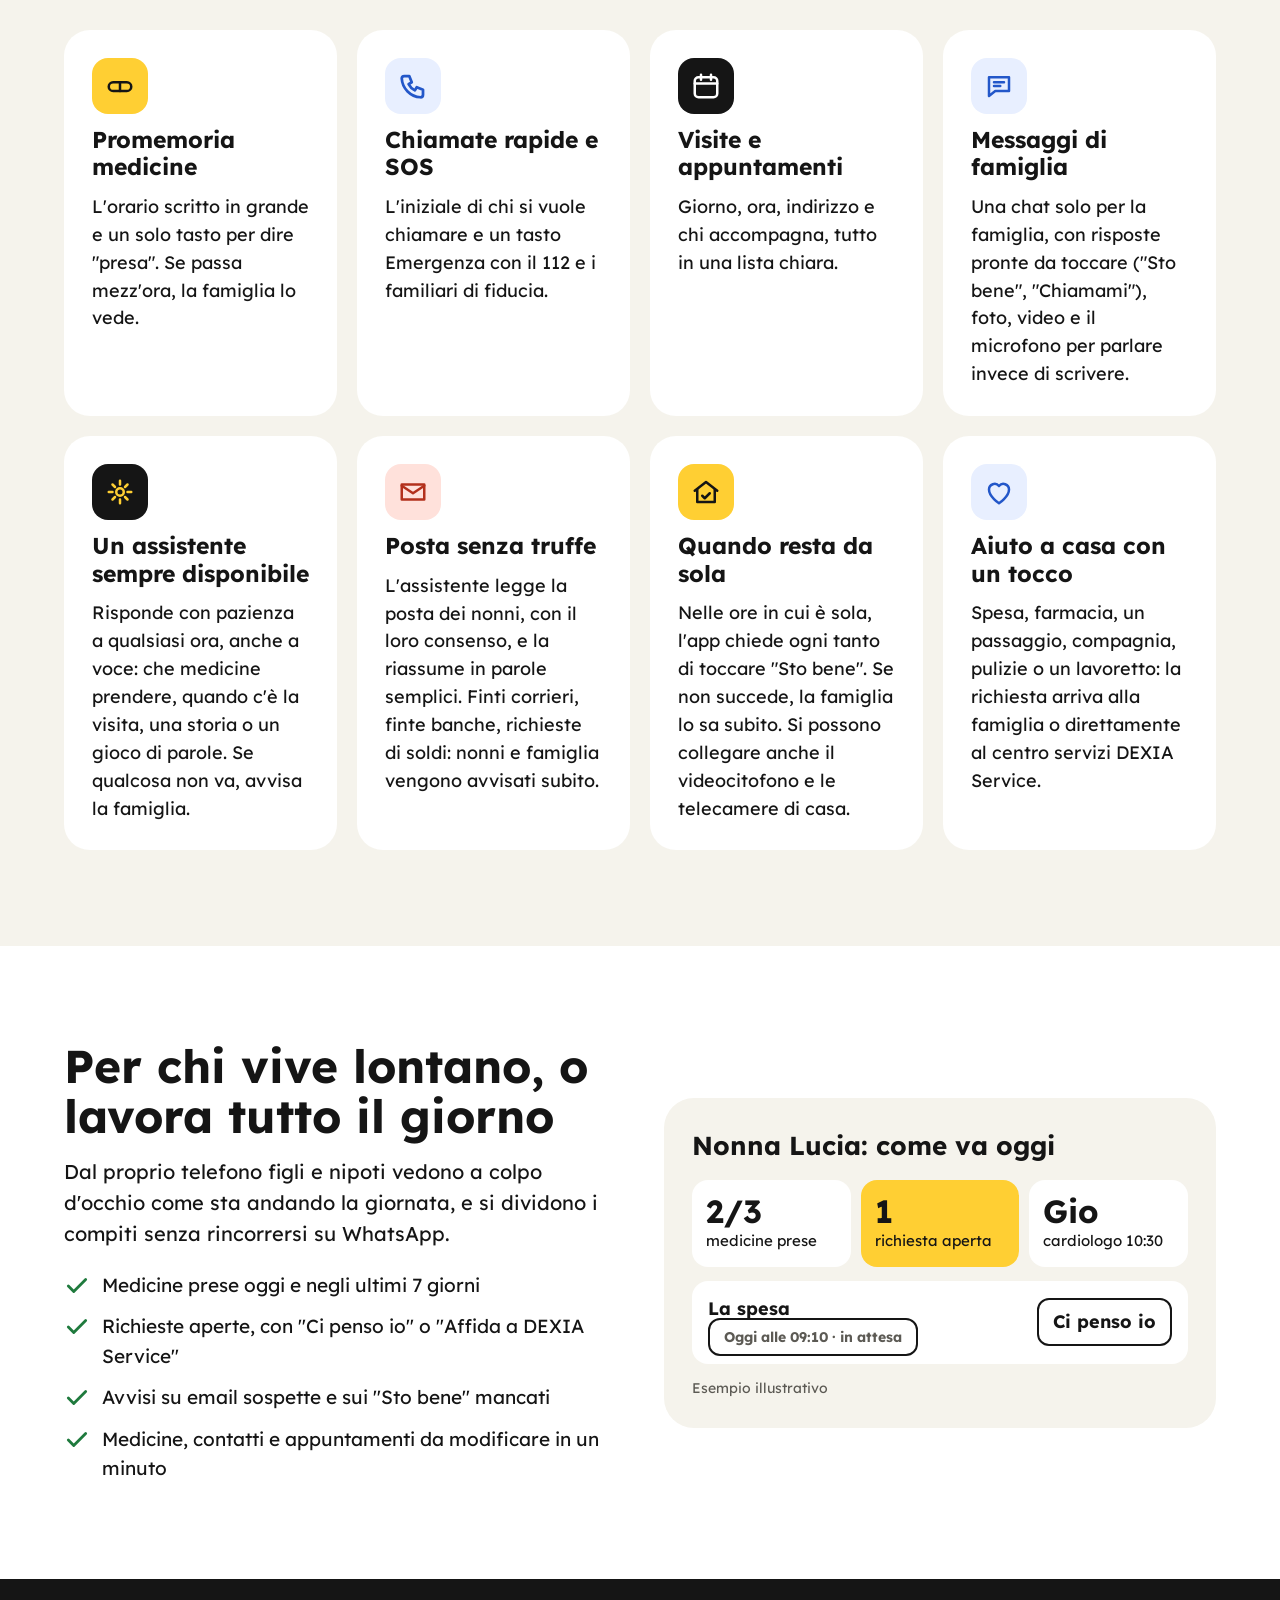
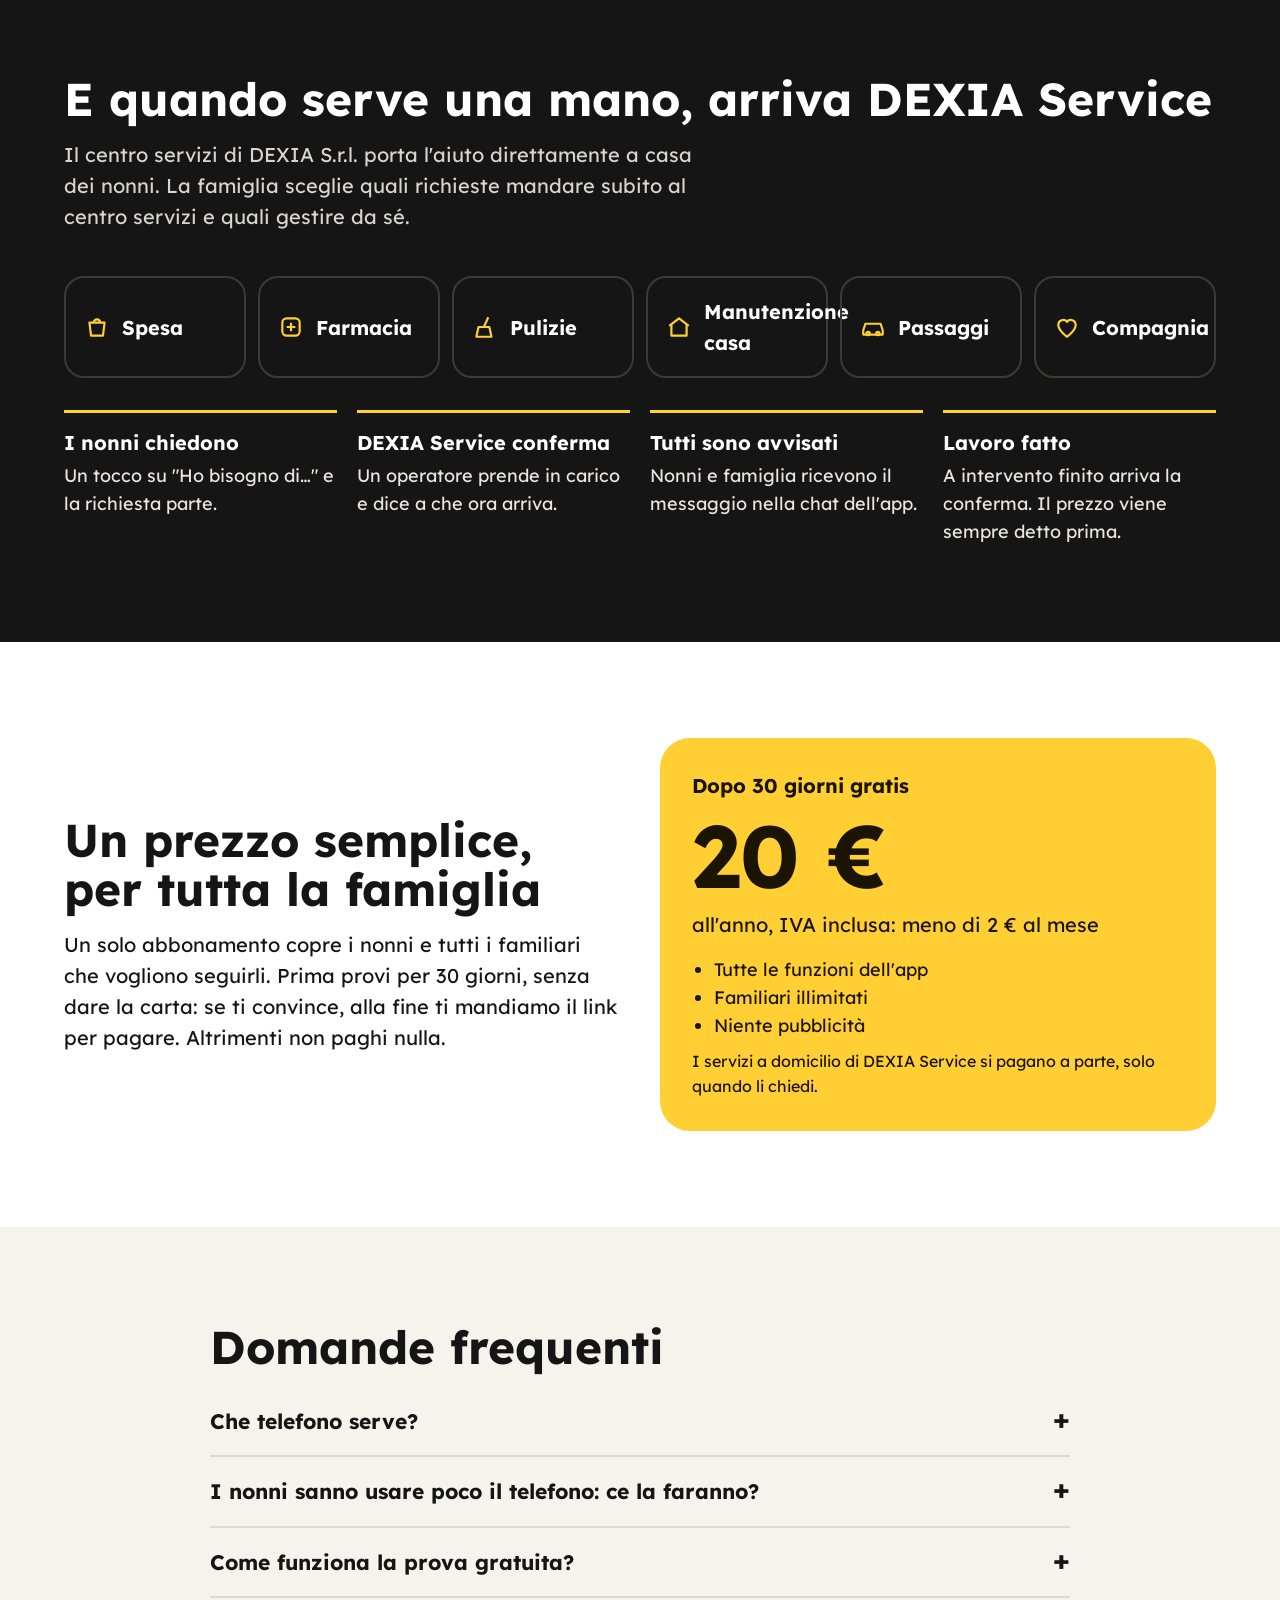
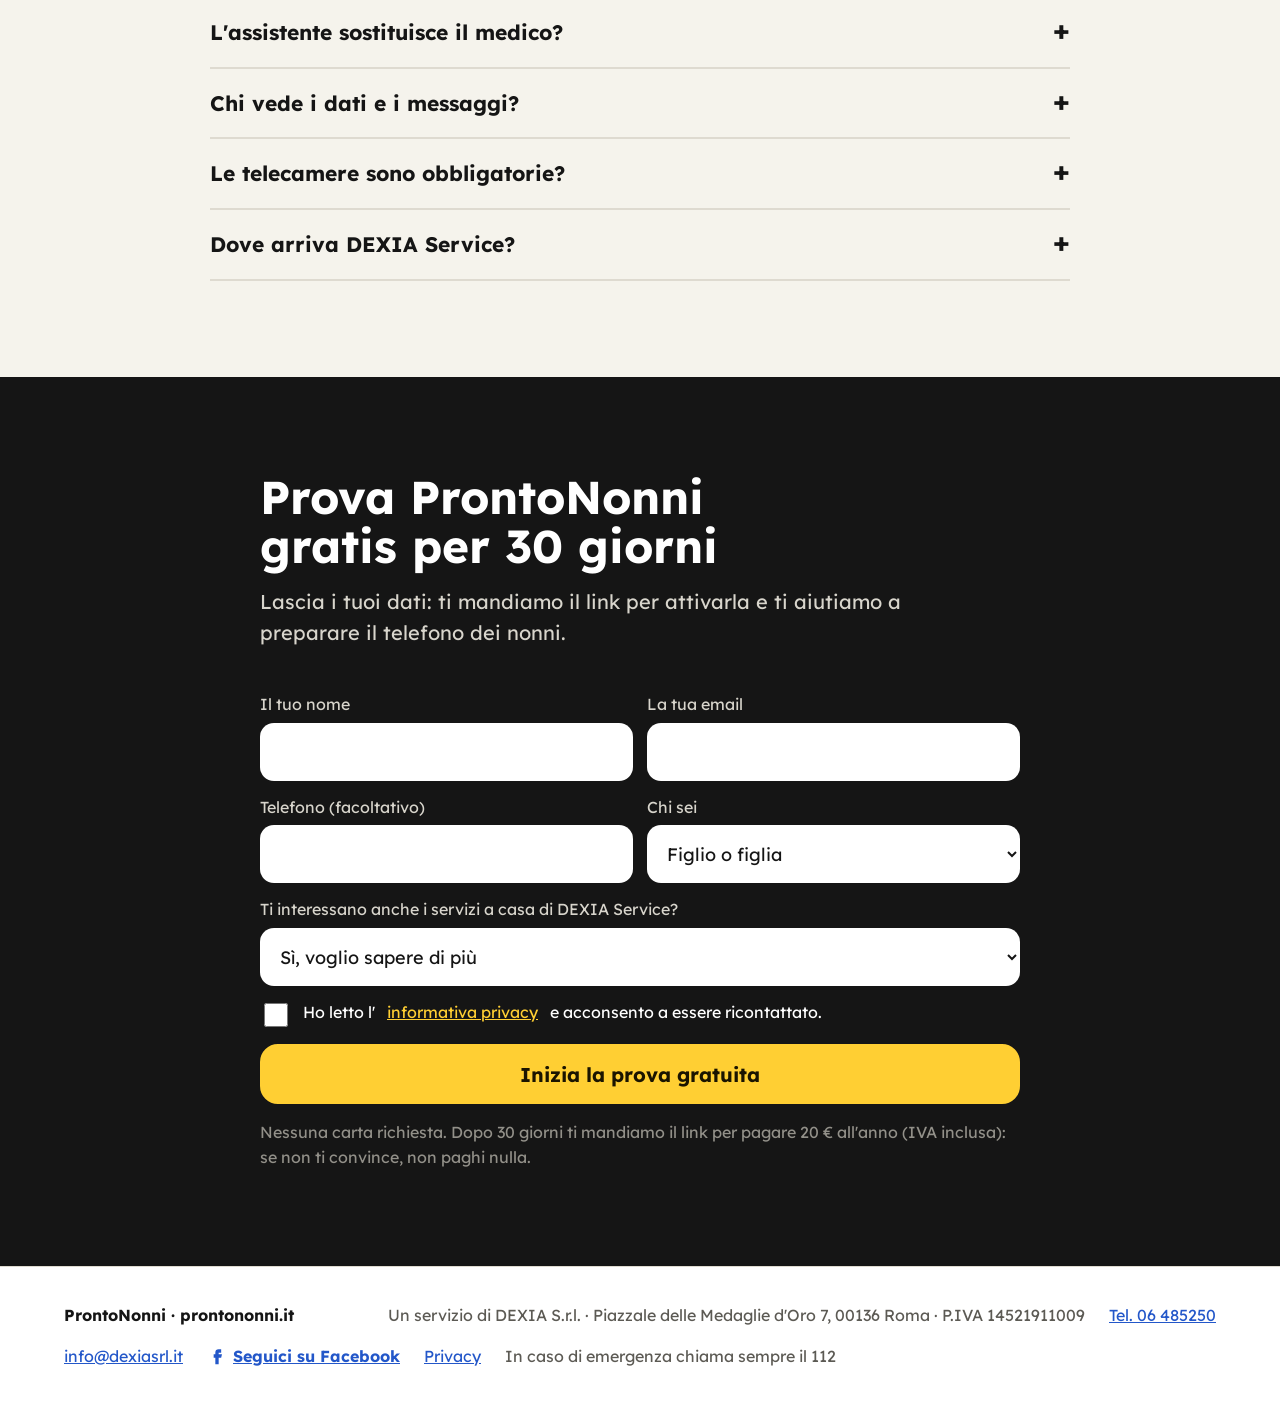
==== commit c05550ba: "Link alla pagina Facebook di ProntoNonni Co-Authored-By: Claude Opus 5.5 <noreply@anthropic.com> Cla" ====
--- a/public/index.html
+++ b/public/index.html
@@ -195,7 +195,9 @@
   <div class="wrap">
     <strong>ProntoNonni · prontononni.it</strong>
     <span>Un servizio di DEXIA S.r.l. · Piazzale delle Medaglie d'Oro 7, 00136 Roma · P.IVA 14521911009</span>
+    <a href="tel:+3906485250">Tel. 06 485250</a>
     <a href="mailto:info@dexiasrl.it">info@dexiasrl.it</a>
+    <a class="fb" href="https://www.facebook.com/share/1CNVRVMiFZ/" target="_blank" rel="noopener"><svg width="20" height="20" viewBox="0 0 24 24" aria-hidden="true"><path fill="currentColor" d="M14 8h3V4h-3a4 4 0 0 0-4 4v2H8v4h2v8h4v-8h3l1-4h-4V8z"/></svg>Seguici su Facebook</a>
     <a href="privacy.html">Privacy</a>
     <span>In caso di emergenza chiama sempre il 112</span>
   </div>
--- a/public/style.css
+++ b/public/style.css
@@ -22,7 +22,7 @@
 
 /* testata */
 .top{position:sticky;top:0;z-index:10;background:var(--sun);color:var(--sunink);padding:12px max(5vw,18px)}
-.top .wrap{display:flex;align-items:center;gap:20px;flex-wrap:wrap}
+.top .wrap{display:flex;align-items:center;gap:16px;flex-wrap:wrap}
 .logo{display:flex;align-items:center;gap:10px;color:var(--sunink);text-decoration:none;font-size:24px;font-weight:700;margin-right:auto}
 .logo i{width:40px;height:40px;border-radius:50%;background:var(--ink);color:var(--sun);display:grid;place-items:center}
 .nav{display:flex;gap:20px;flex-wrap:wrap;font-weight:700}
@@ -31,6 +31,8 @@
 .tel{display:inline-flex;align-items:center;gap:8px;background:var(--ink);color:#fff;text-decoration:none;font-weight:700;font-size:22px;padding:8px 18px;border-radius:999px;white-space:nowrap}
 .tel:hover{background:#333;color:#fff}
 .tel svg{width:22px;height:22px}
+@media(max-width:1240px){.nav a:last-child{display:none}}
+@media(max-width:1120px){.nav{display:none}}
 @media(max-width:760px){.nav{display:none}.top .wrap{gap:10px}.tel{font-size:20px;padding:8px 14px}}
 
 /* hero */
@@ -132,3 +134,5 @@
 .doc h2{font-size:26px;margin:36px 0 10px}
 .doc .draft{background:var(--soft);border-radius:16px;padding:14px 18px;font-size:16px}
 @media(prefers-reduced-motion:reduce){html{scroll-behavior:auto}}
+
+.foot .fb{display:inline-flex;align-items:center;gap:6px;font-weight:700}
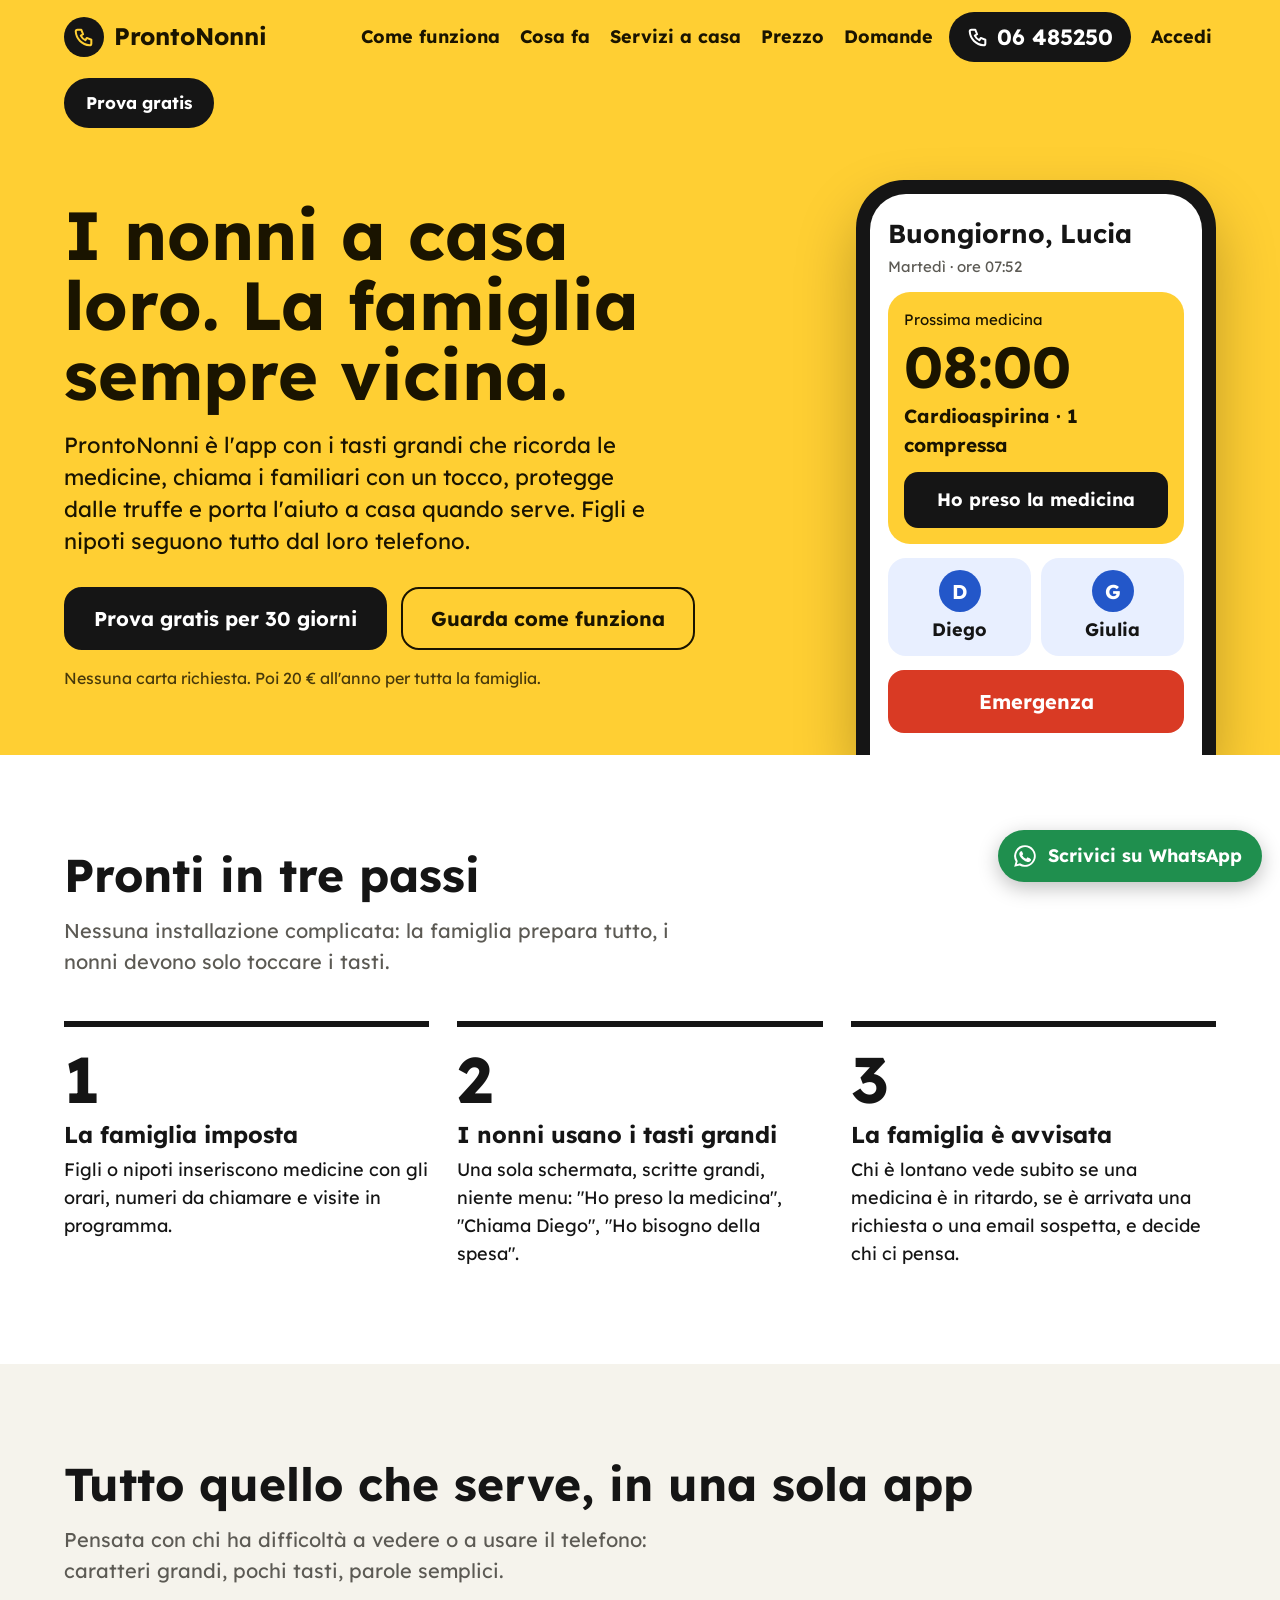
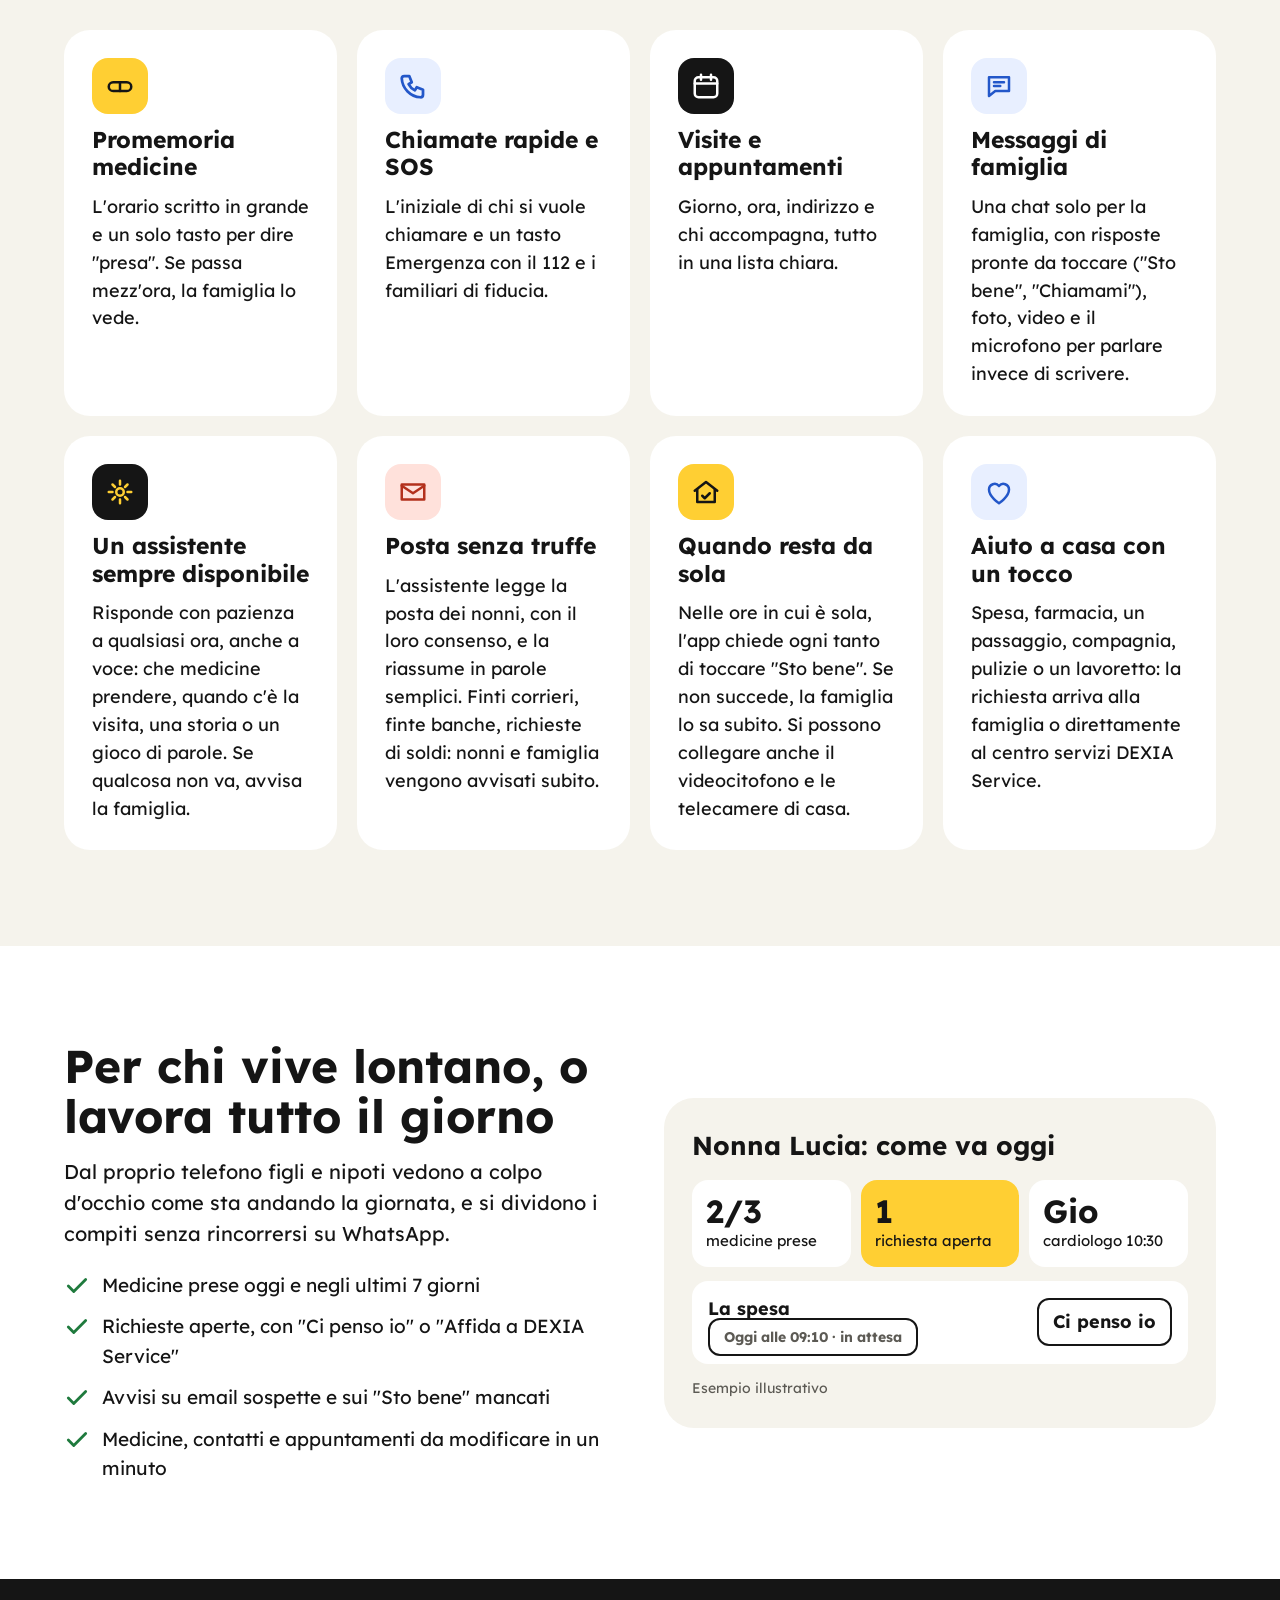
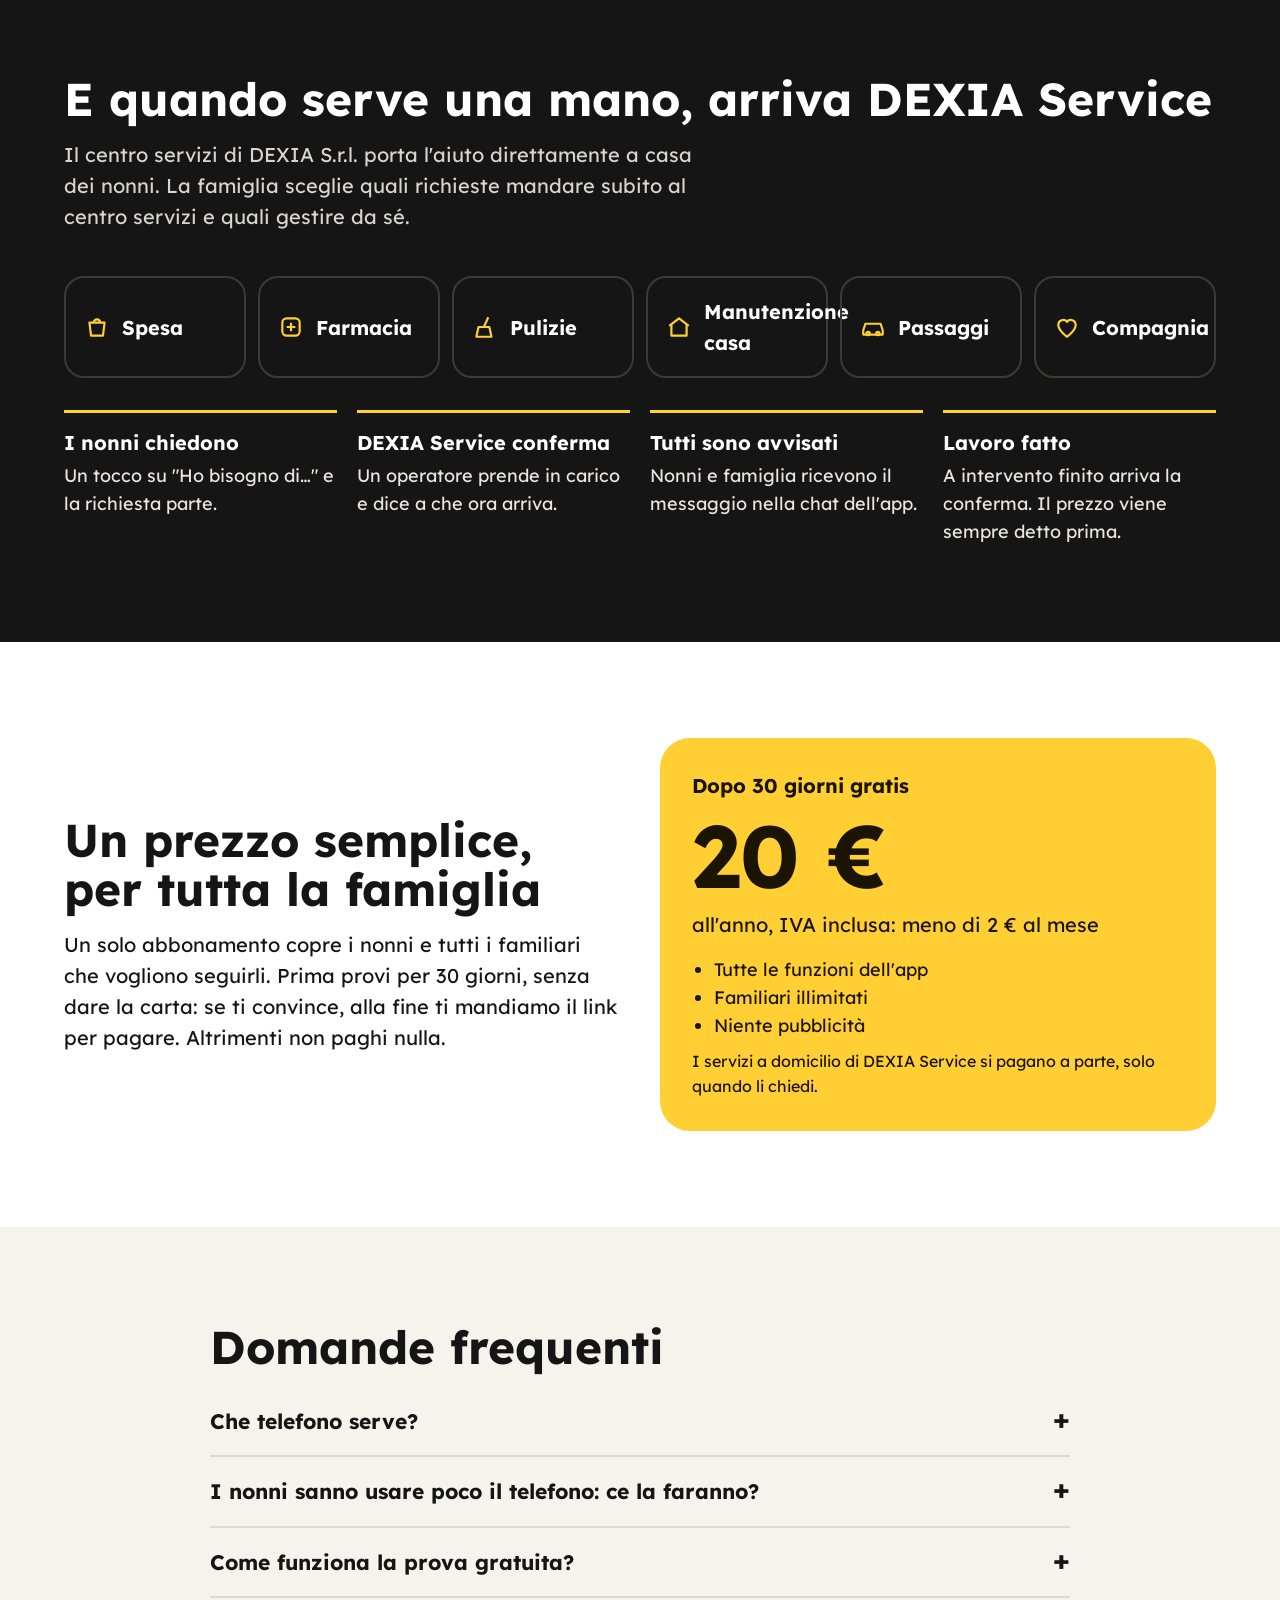
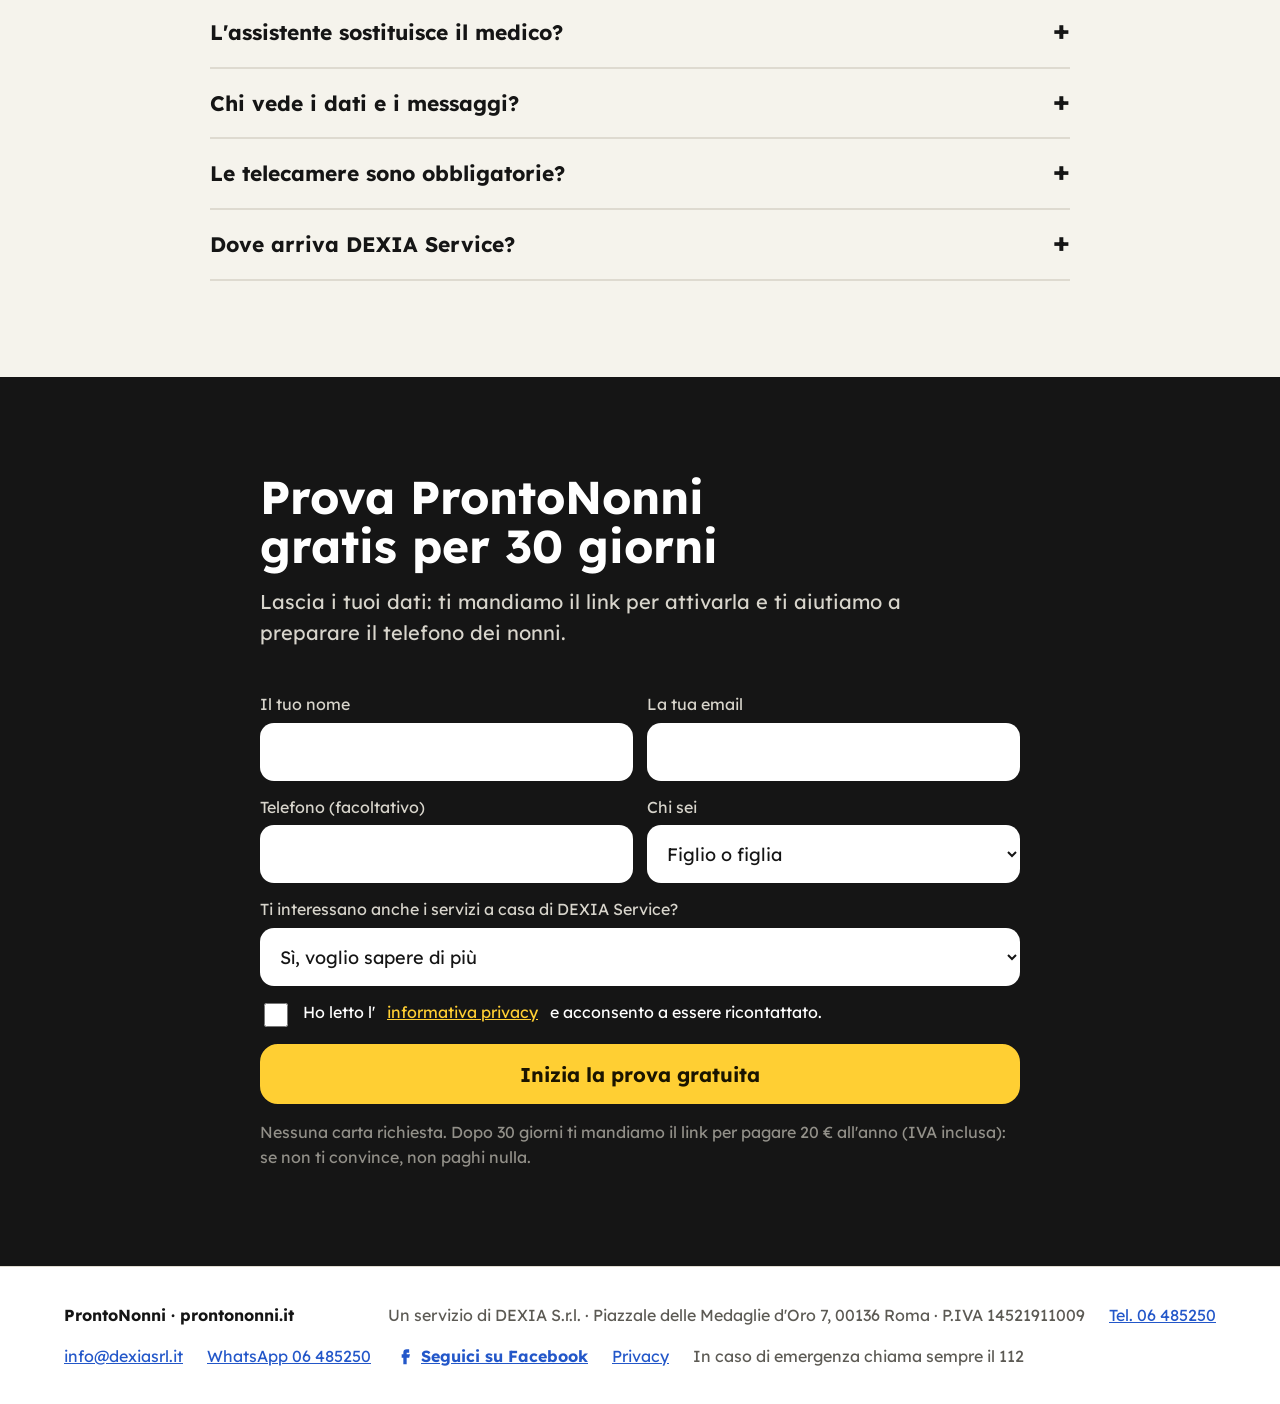
==== commit 66687312: "Pulsante WhatsApp Business 06 485250 Co-Authored-By: Claude Opus 5.5 <noreply@anthropic.com> Claude-" ====
--- a/public/index.html
+++ b/public/index.html
@@ -191,12 +191,15 @@
 </section>
 </main>
 
+<a class="wa" href="https://wa.me/3906485250" target="_blank" rel="noopener" aria-label="Scrivici su WhatsApp"><svg width="26" height="26" viewBox="0 0 24 24" aria-hidden="true"><path fill="currentColor" d="M12 2a10 10 0 0 0-8.6 15.1L2 22l5-1.3A10 10 0 1 0 12 2zm0 18.2a8.2 8.2 0 0 1-4.2-1.2l-.3-.2-3 .8.8-2.9-.2-.3A8.2 8.2 0 1 1 12 20.2zm4.5-6.1c-.2-.1-1.5-.7-1.7-.8s-.4-.1-.6.1-.7.8-.8 1-.3.2-.5.1a6.7 6.7 0 0 1-3.4-2.9c-.3-.4.3-.4.7-1.3.1-.2 0-.3 0-.4l-.8-1.8c-.2-.5-.4-.4-.6-.4h-.5a1 1 0 0 0-.7.3 3 3 0 0 0-.9 2.2 5.2 5.2 0 0 0 1.1 2.7 11.8 11.8 0 0 0 4.5 4c1.7.7 2.3.8 3.2.6a2.7 2.7 0 0 0 1.8-1.2 2.2 2.2 0 0 0 .2-1.3c-.1-.1-.3-.2-.5-.3z"/></svg><span>Scrivici su WhatsApp</span></a>
+
 <footer class="foot">
   <div class="wrap">
     <strong>ProntoNonni · prontononni.it</strong>
     <span>Un servizio di DEXIA S.r.l. · Piazzale delle Medaglie d'Oro 7, 00136 Roma · P.IVA 14521911009</span>
     <a href="tel:+3906485250">Tel. 06 485250</a>
     <a href="mailto:info@dexiasrl.it">info@dexiasrl.it</a>
+    <a href="https://wa.me/3906485250" target="_blank" rel="noopener">WhatsApp 06 485250</a>
     <a class="fb" href="https://www.facebook.com/share/1CNVRVMiFZ/" target="_blank" rel="noopener"><svg width="20" height="20" viewBox="0 0 24 24" aria-hidden="true"><path fill="currentColor" d="M14 8h3V4h-3a4 4 0 0 0-4 4v2H8v4h2v8h4v-8h3l1-4h-4V8z"/></svg>Seguici su Facebook</a>
     <a href="privacy.html">Privacy</a>
     <span>In caso di emergenza chiama sempre il 112</span>
--- a/public/style.css
+++ b/public/style.css
@@ -136,3 +136,6 @@
 @media(prefers-reduced-motion:reduce){html{scroll-behavior:auto}}
 
 .foot .fb{display:inline-flex;align-items:center;gap:6px;font-weight:700}
+.wa{position:fixed;right:18px;bottom:18px;z-index:20;display:inline-flex;align-items:center;gap:10px;background:#1f8f4e;color:#fff;text-decoration:none;font-weight:700;font-size:18px;padding:12px 20px 12px 14px;border-radius:999px;box-shadow:0 6px 20px rgba(0,0,0,.25)}
+.wa:hover{background:#18733e;color:#fff}
+@media(max-width:600px){.wa span{display:none}.wa{padding:14px}}
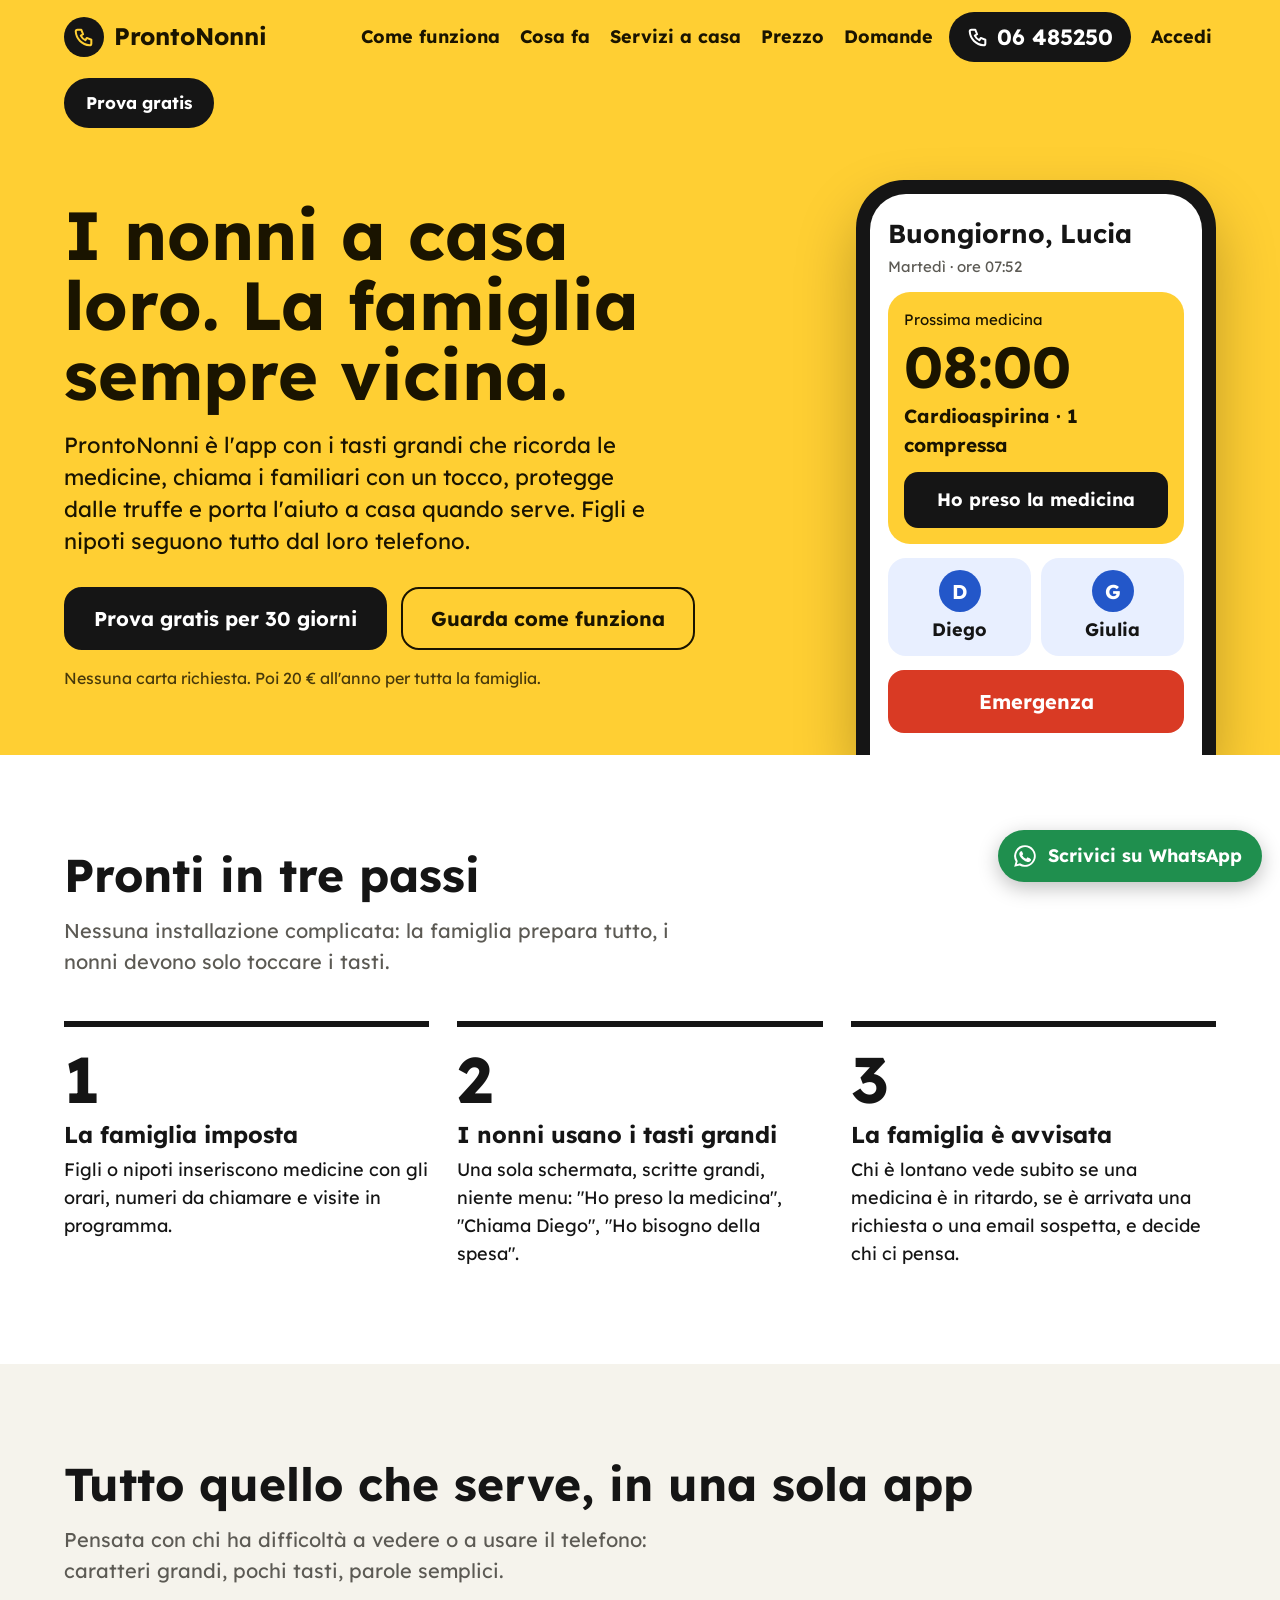
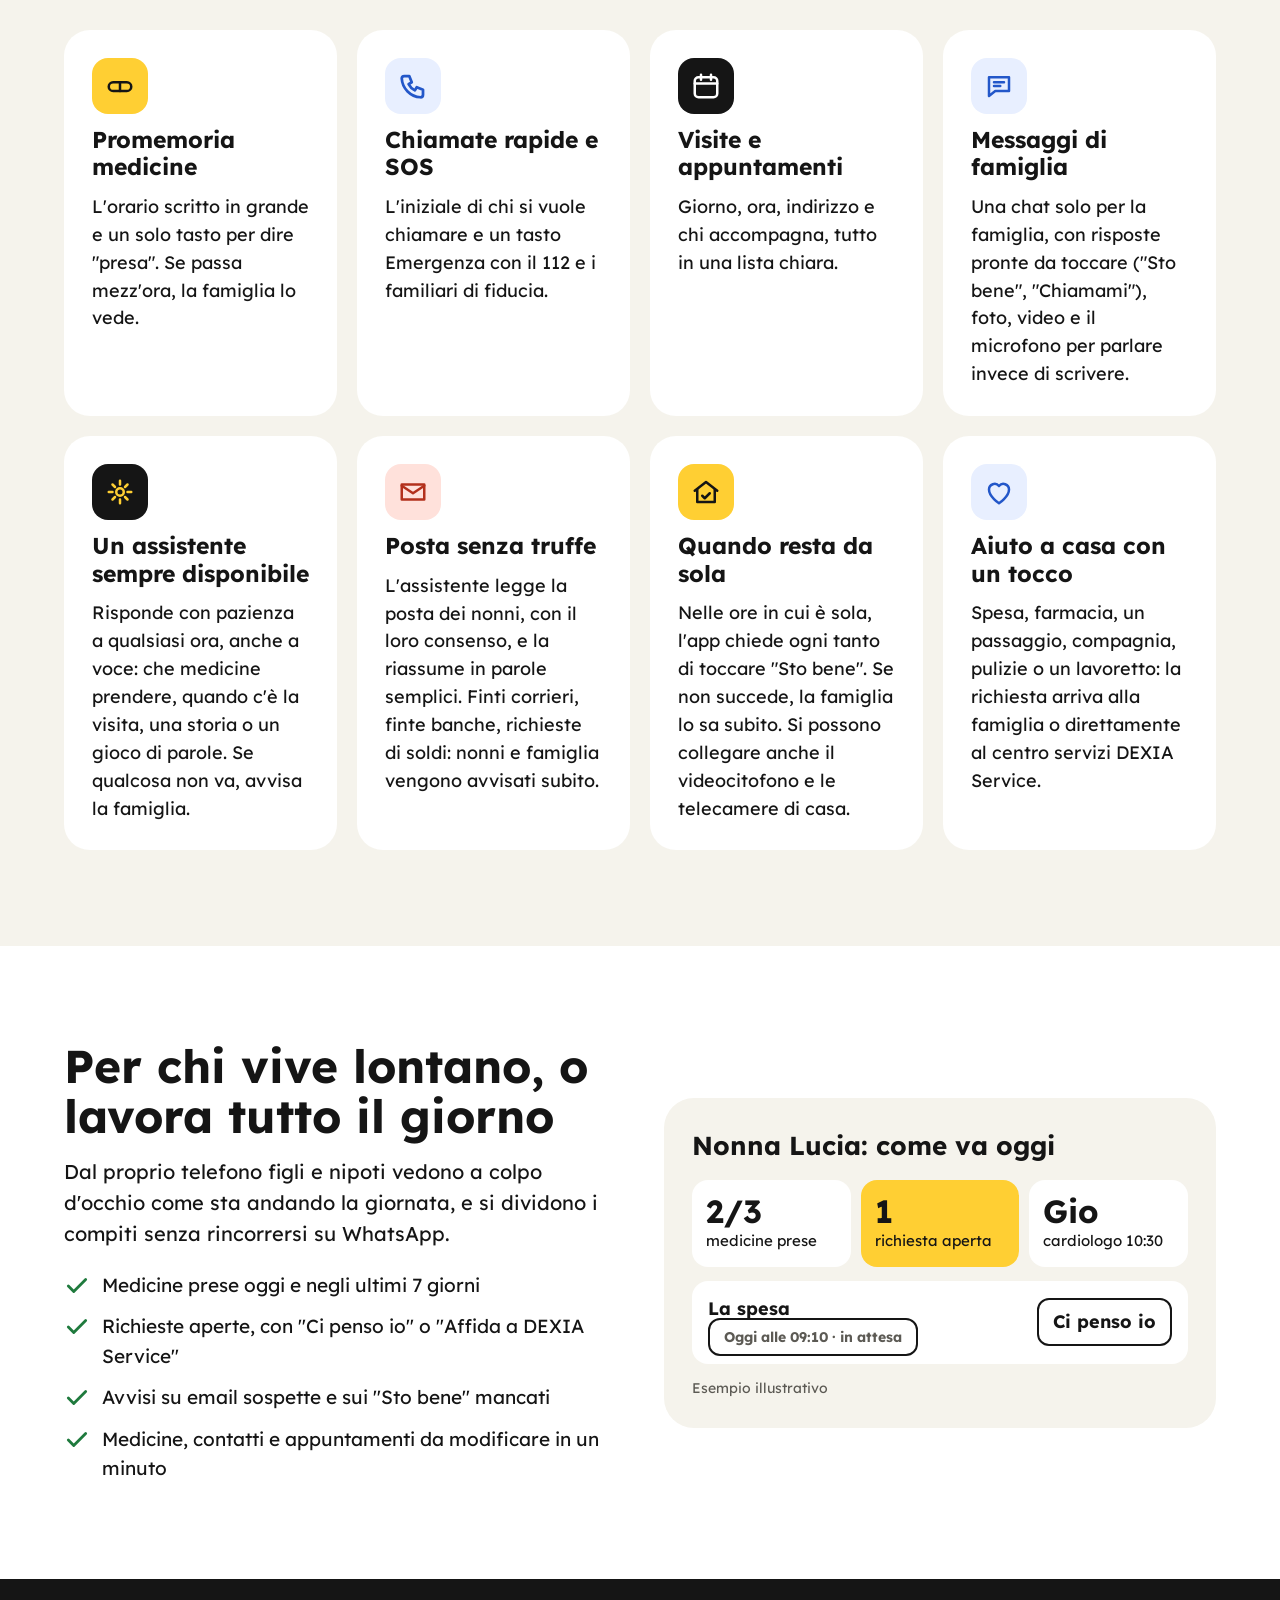
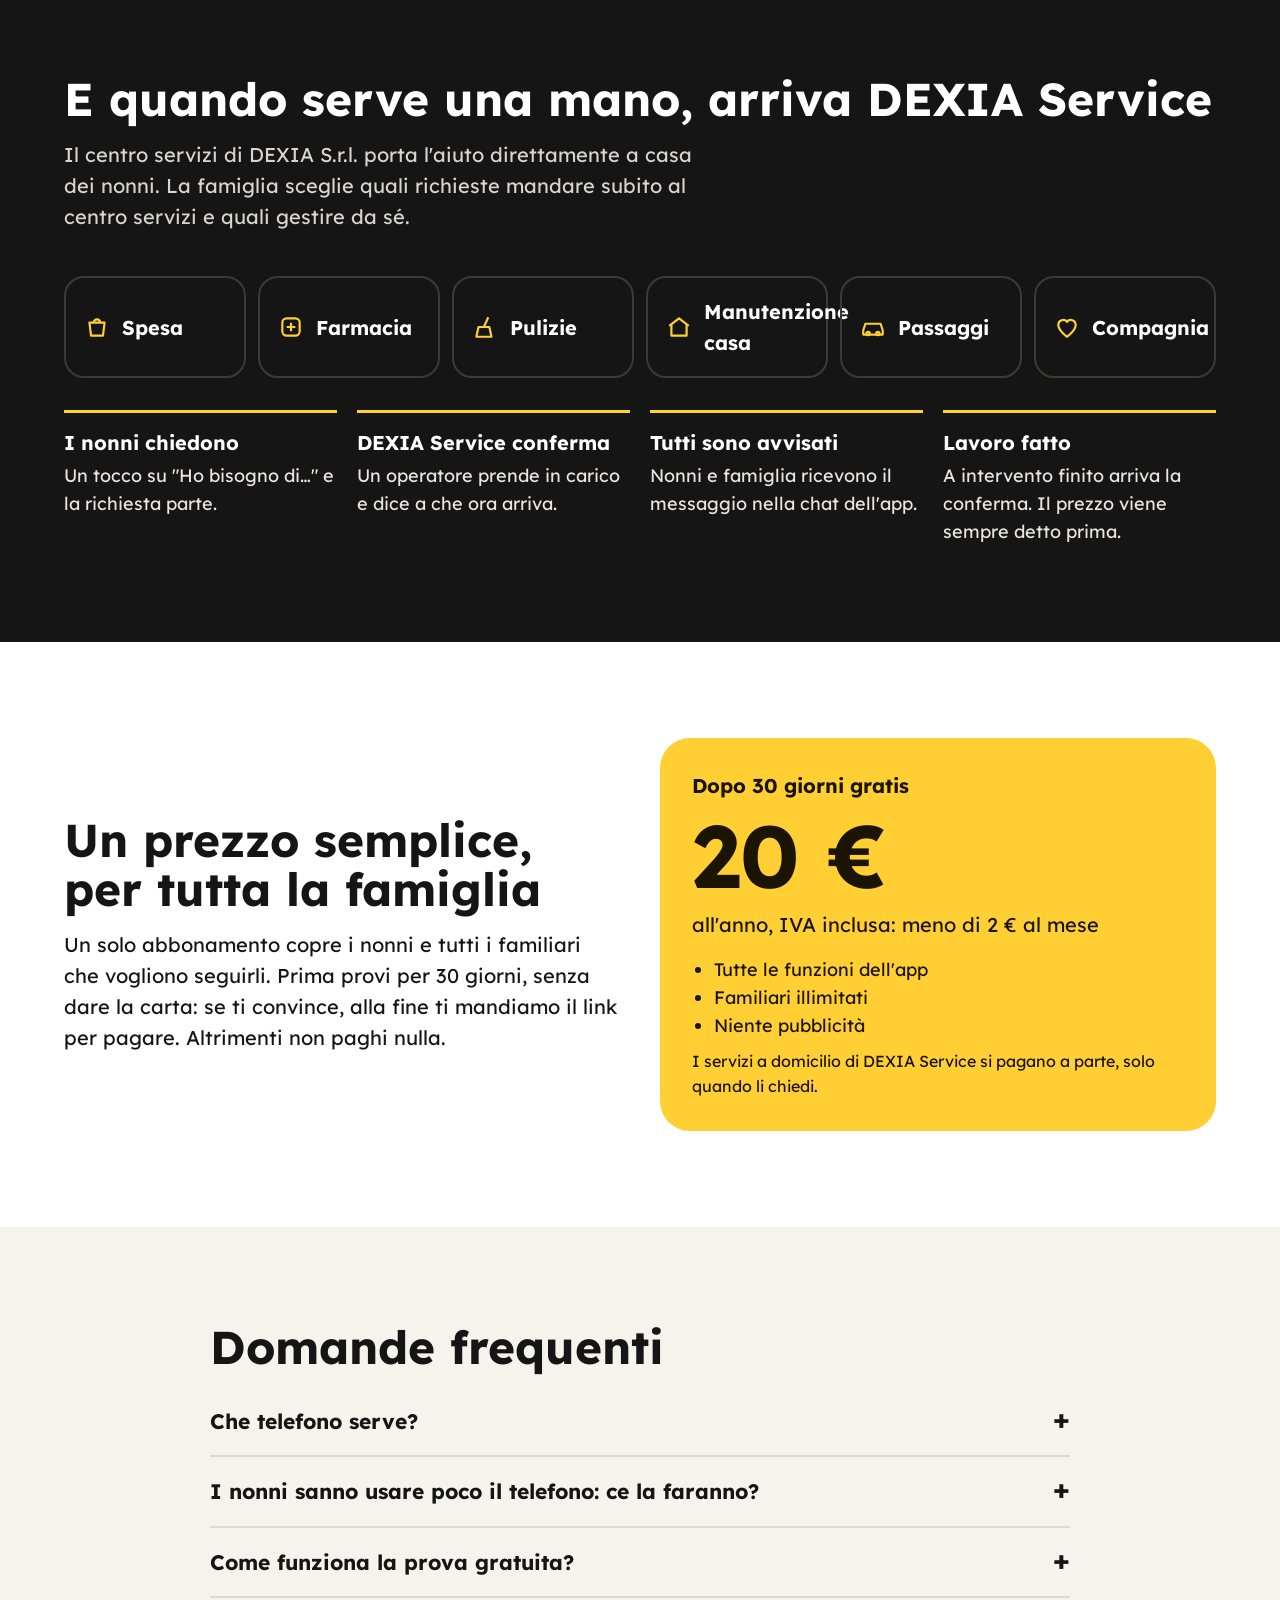
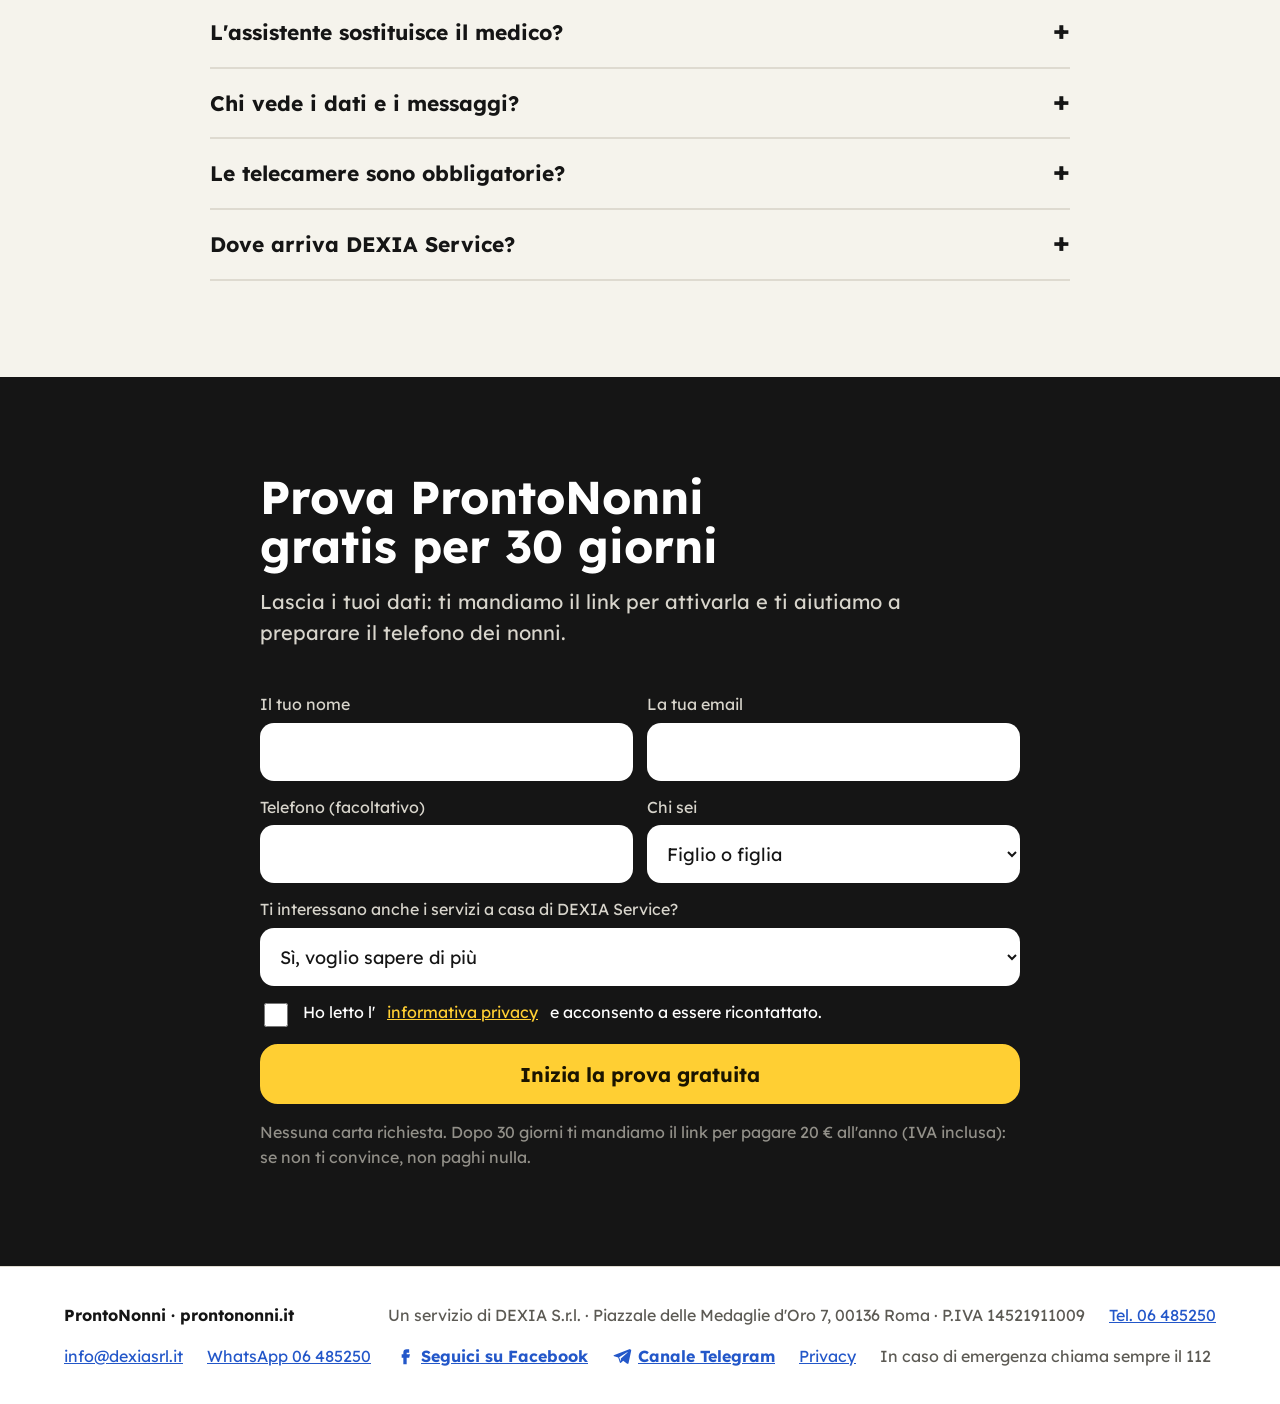
==== commit a59d43a5: "Link al canale Telegram t.me/prontononni Co-Authored-By: Claude Opus 5.5 <noreply@anthropic.com> Cla" ====
--- a/public/index.html
+++ b/public/index.html
@@ -10,6 +10,7 @@
 <meta property="og:url" content="https://prontononni.it/">
 <meta name="theme-color" content="#ffcf33">
 <link rel="icon" href="favicon.svg" type="image/svg+xml">
+<link rel="apple-touch-icon" href="/apple-touch-icon.png">
 <link rel="preconnect" href="https://fonts.googleapis.com">
 <link rel="preconnect" href="https://fonts.gstatic.com" crossorigin>
 <link href="https://fonts.googleapis.com/css2?family=Lexend:wght@400;700&text=0123456789&display=swap" rel="stylesheet">
@@ -201,6 +202,7 @@
     <a href="mailto:info@dexiasrl.it">info@dexiasrl.it</a>
     <a href="https://wa.me/3906485250" target="_blank" rel="noopener">WhatsApp 06 485250</a>
     <a class="fb" href="https://www.facebook.com/share/1CNVRVMiFZ/" target="_blank" rel="noopener"><svg width="20" height="20" viewBox="0 0 24 24" aria-hidden="true"><path fill="currentColor" d="M14 8h3V4h-3a4 4 0 0 0-4 4v2H8v4h2v8h4v-8h3l1-4h-4V8z"/></svg>Seguici su Facebook</a>
+    <a class="fb" href="https://t.me/prontononni" target="_blank" rel="noopener"><svg width="20" height="20" viewBox="0 0 24 24" aria-hidden="true"><path fill="currentColor" d="M21.5 3.6 2.9 10.8c-1.3.5-1.3 1.2-.2 1.6l4.8 1.5 1.8 5.6c.2.6.4.8.9.8.4 0 .6-.2.9-.4l2.3-2.2 4.8 3.5c.9.5 1.5.2 1.7-.8l3.1-14.7c.3-1.3-.5-1.9-1.5-1.5zM8.6 13.6l9.6-6c.5-.3.9-.1.5.2l-8 7.3-.3 3.4-1.8-4.9z"/></svg>Canale Telegram</a>
     <a href="privacy.html">Privacy</a>
     <span>In caso di emergenza chiama sempre il 112</span>
   </div>
